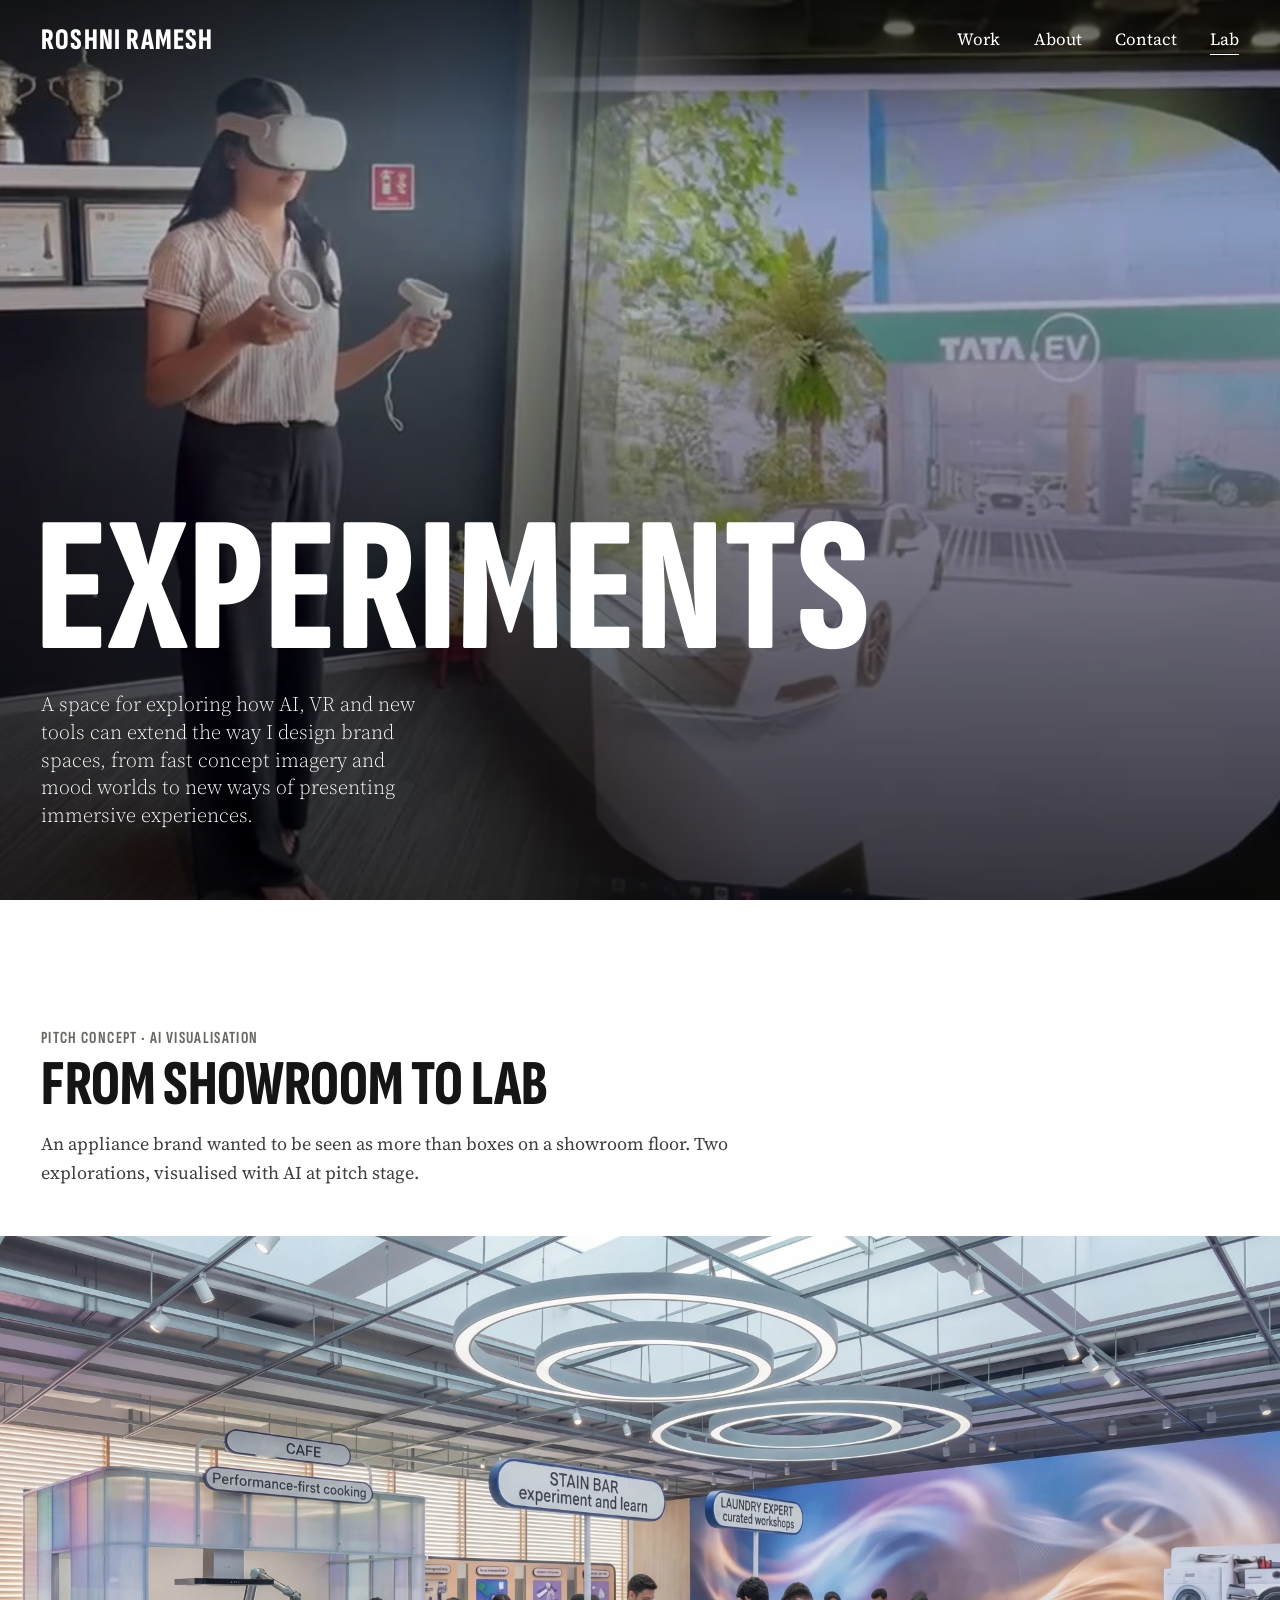
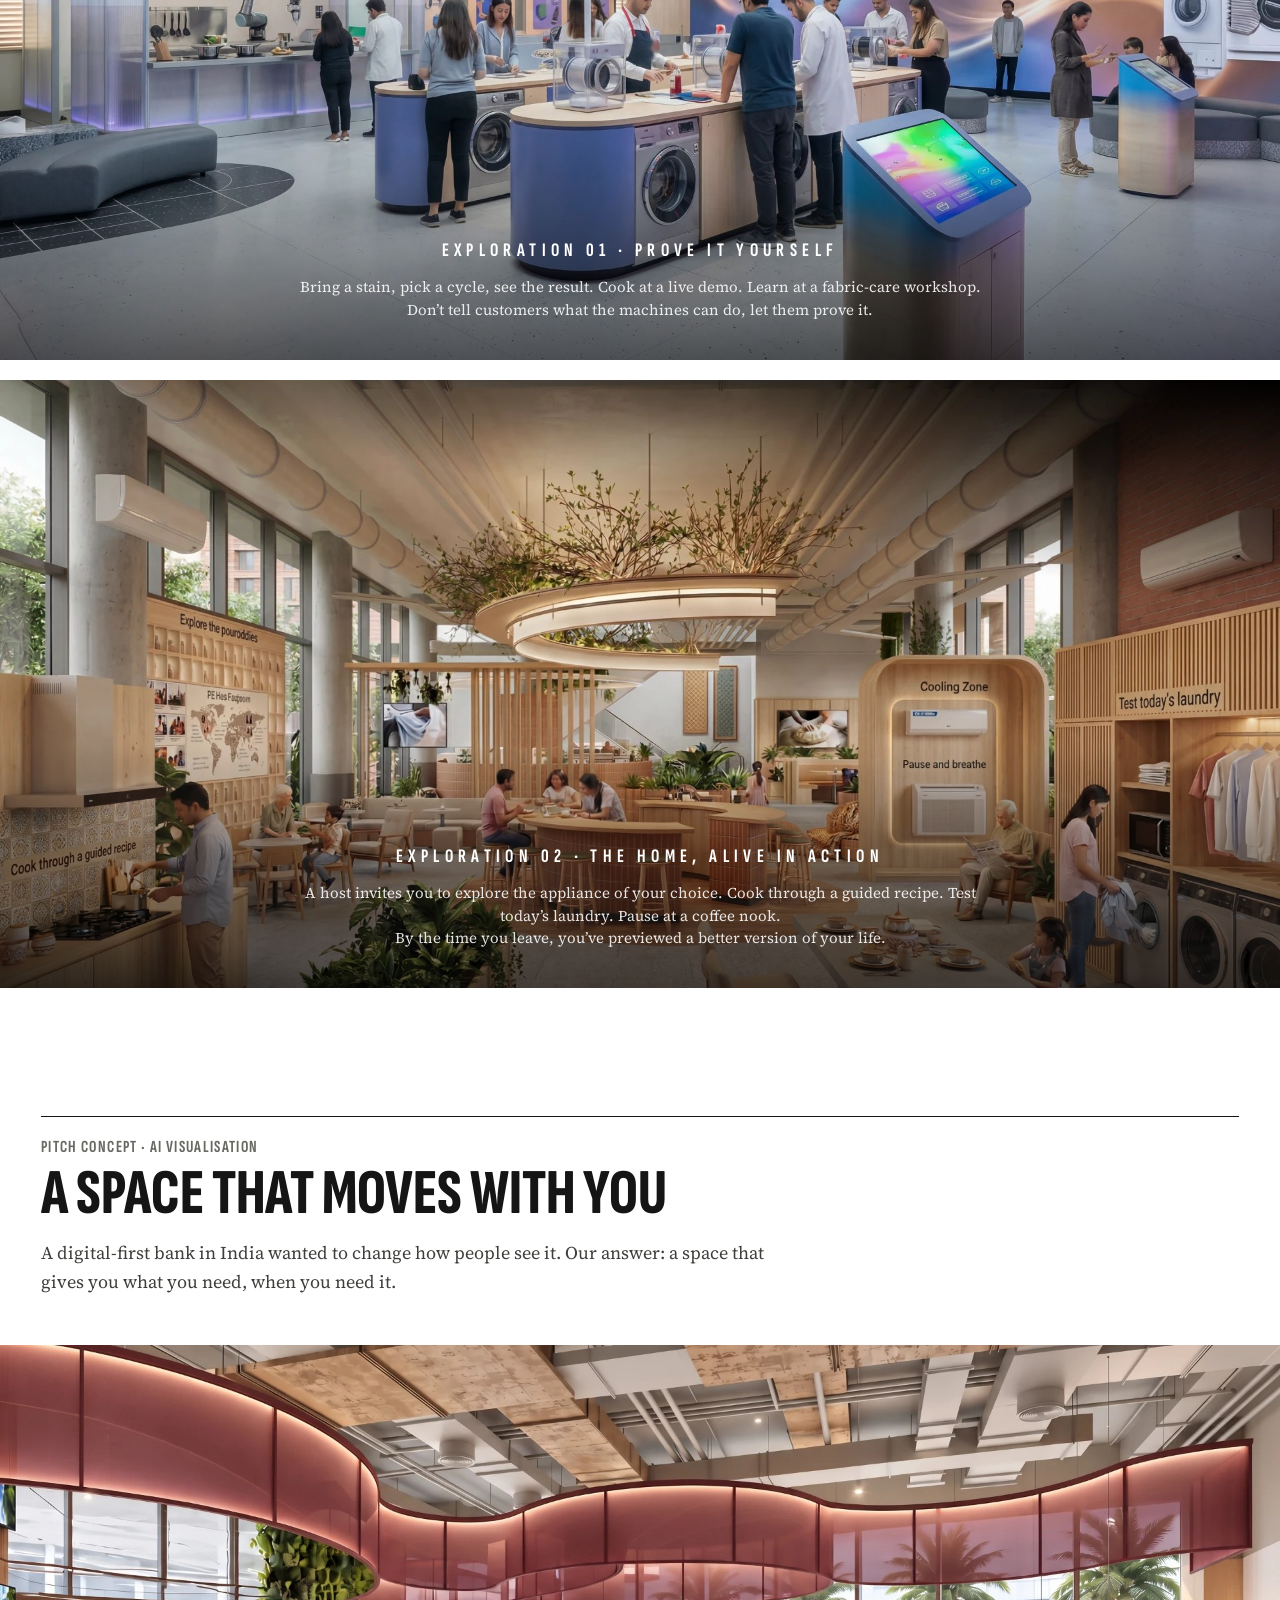
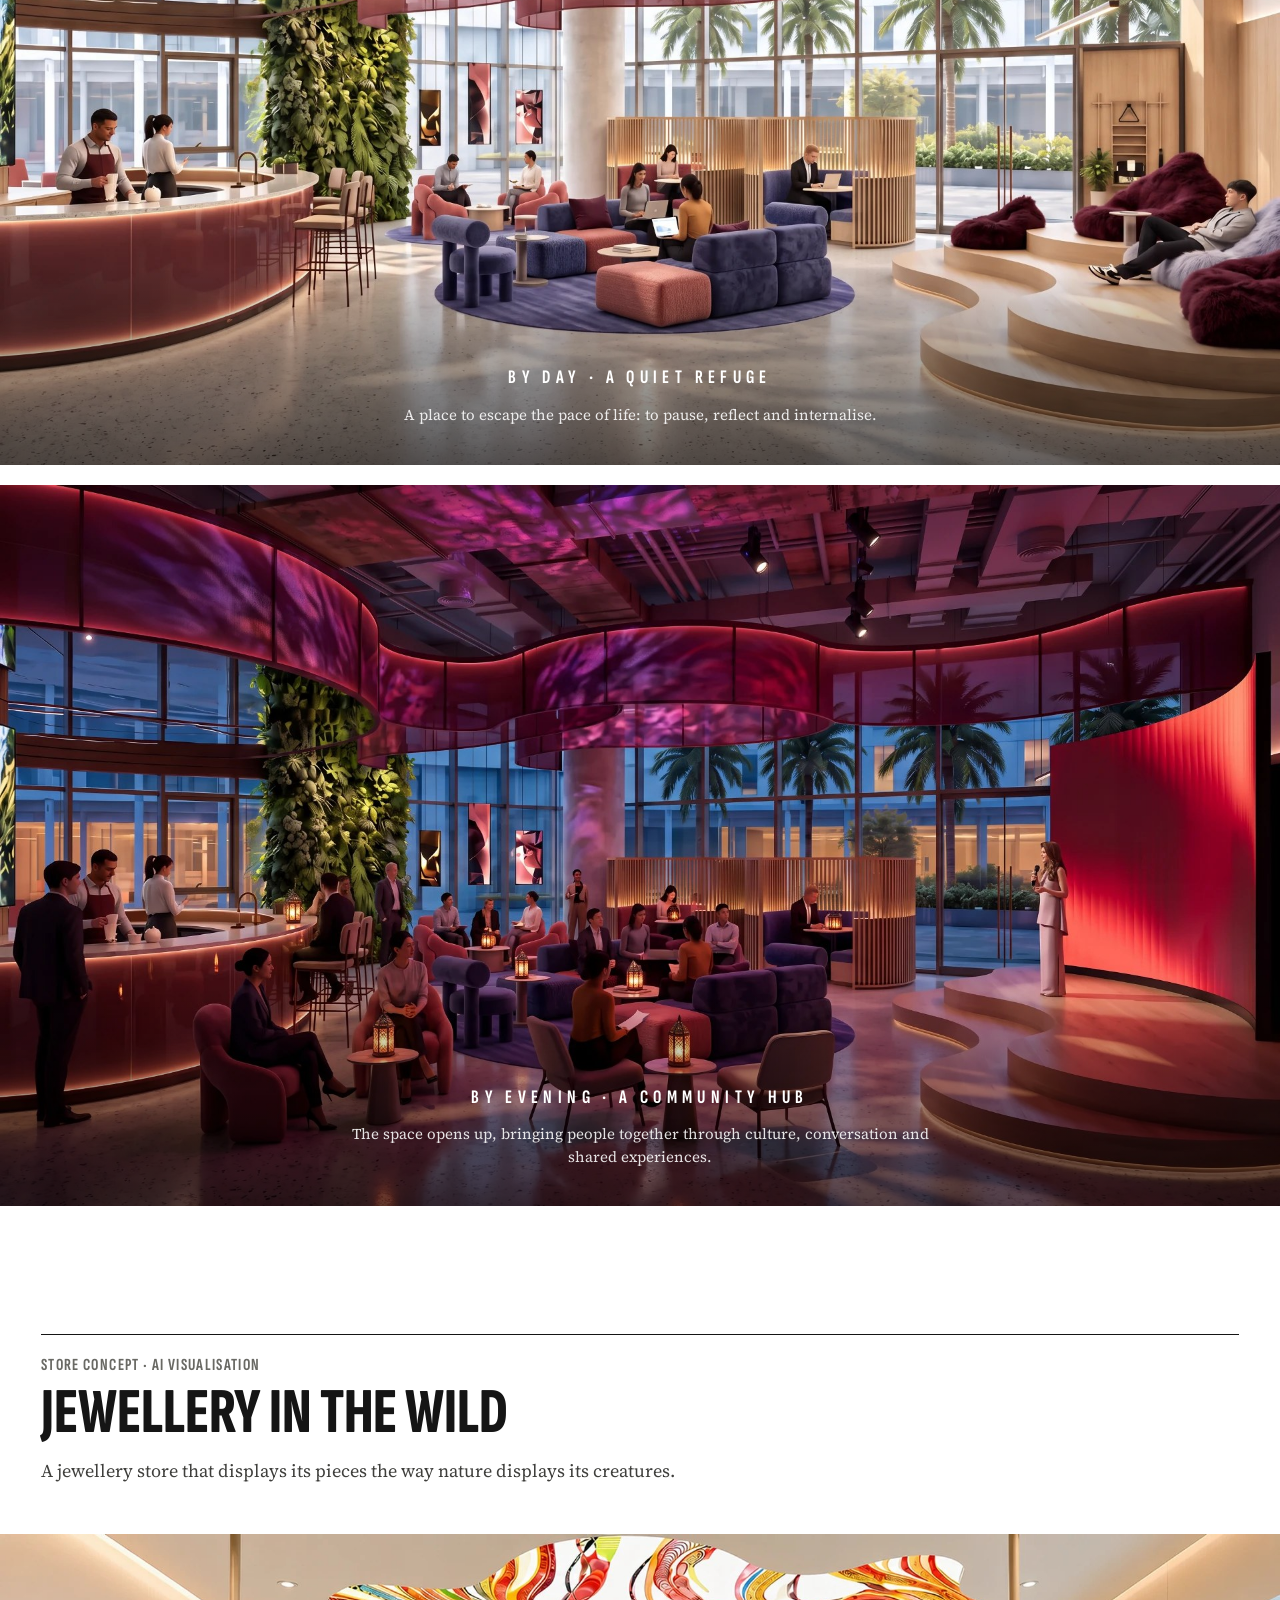
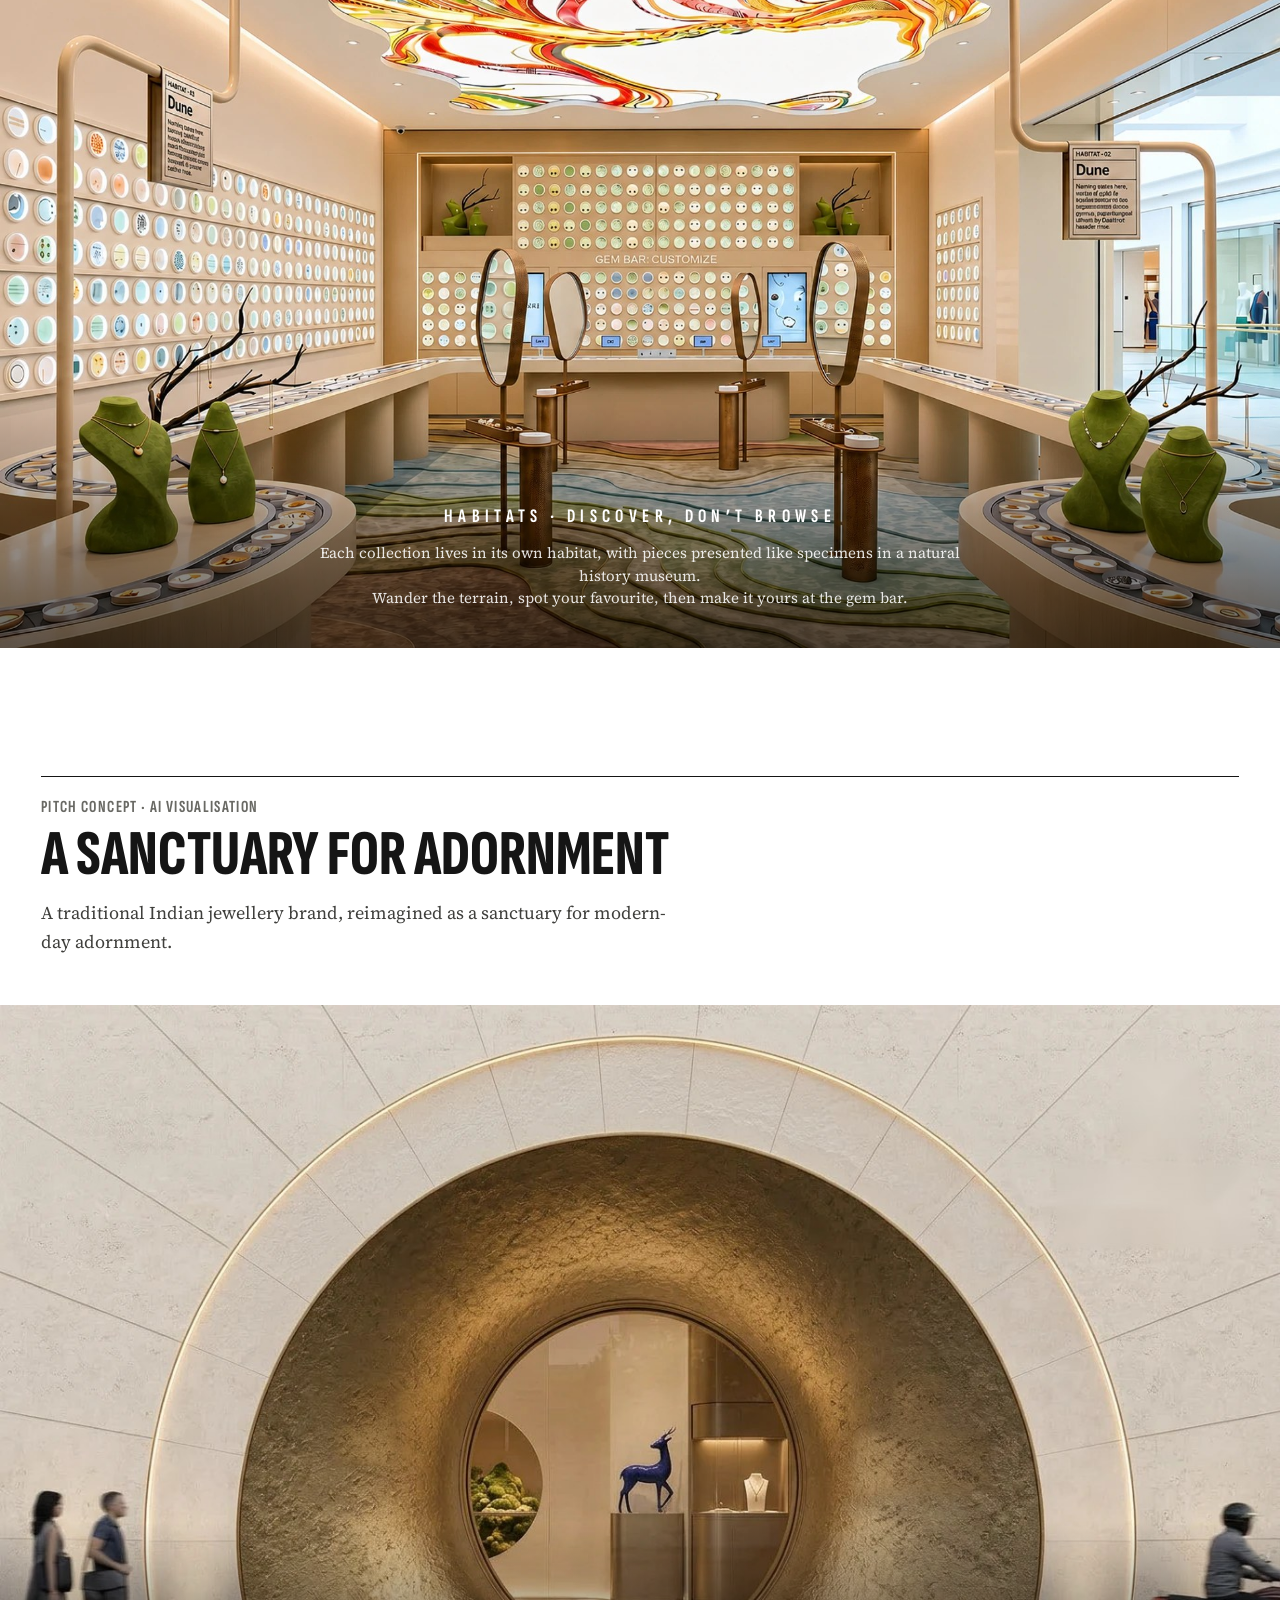
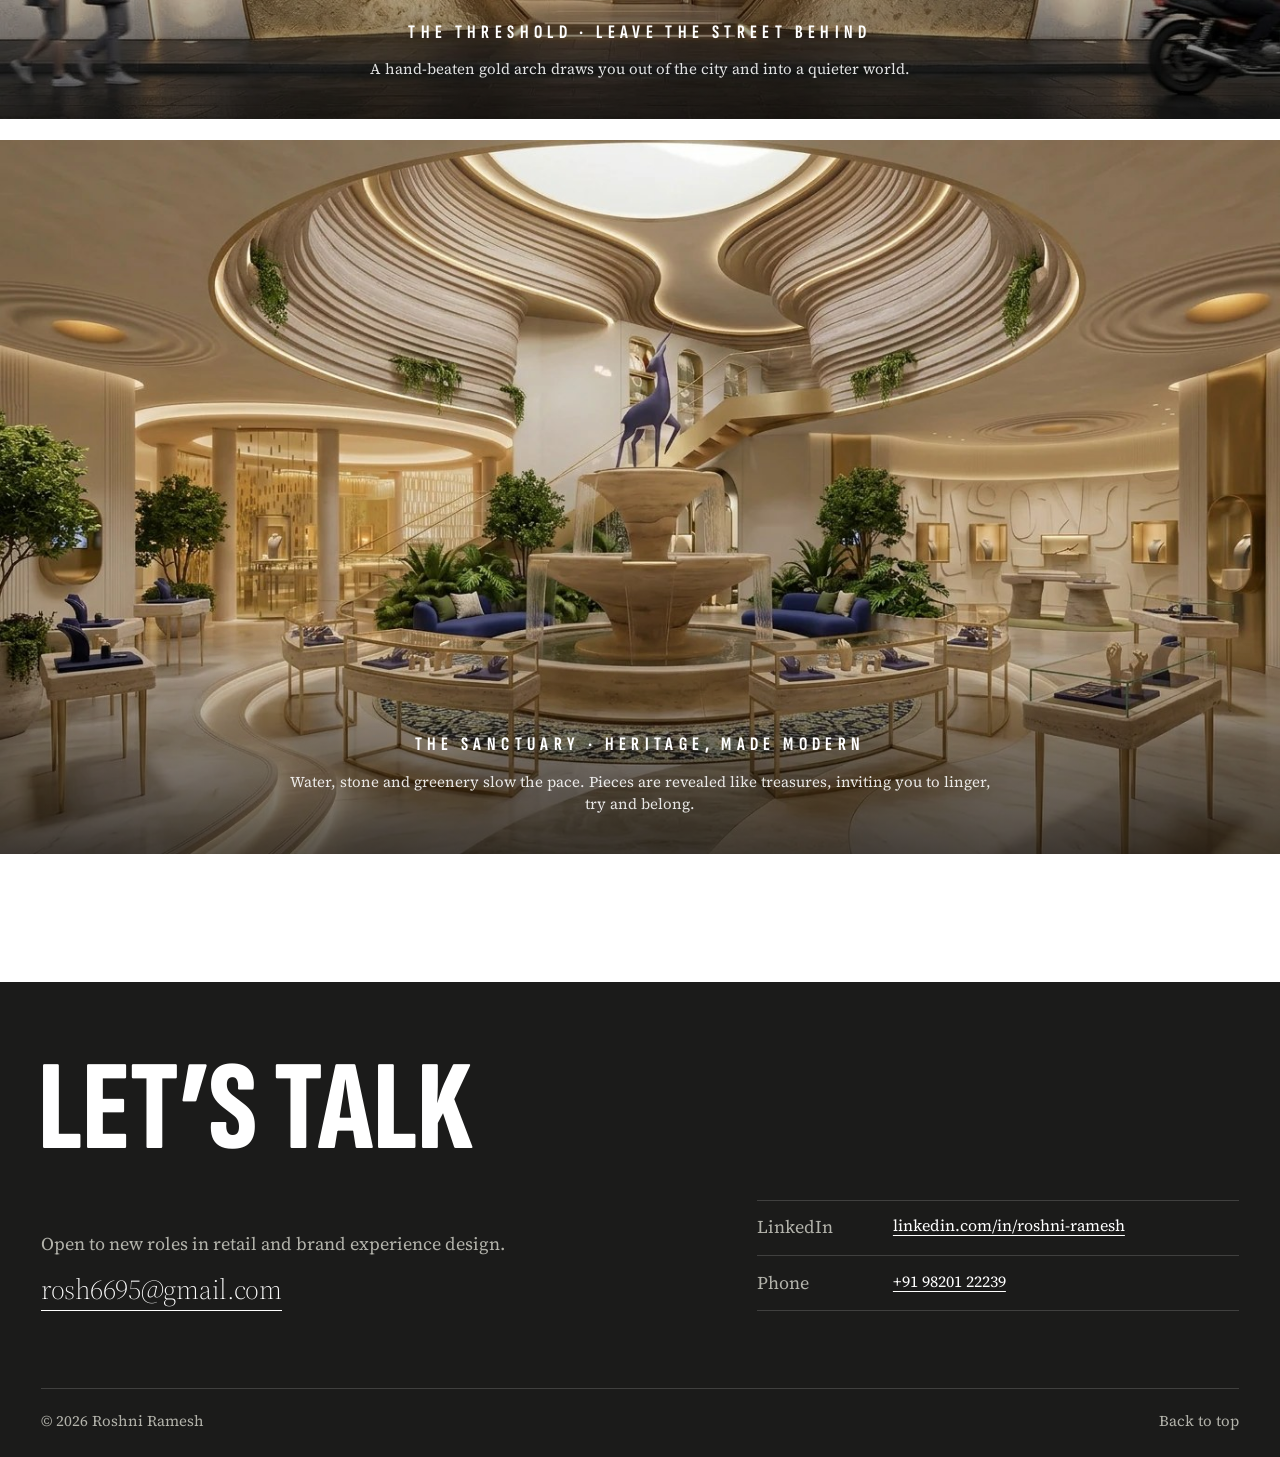
==== ai-experiments.html @ 42c67871 "ZEE5 Loft: zoning plan with clear live labels Co-Authored-By: Claude Opus 5.5 <noreply@anthropic.com" ====
<!doctype html>
<html lang="en">
<head>
  <meta charset="utf-8">
  <meta name="viewport" content="width=device-width, initial-scale=1">
  <title>Experiments — Roshni Ramesh, Retail Experience Designer</title>
  <meta name="description" content="AI experiments by Roshni Ramesh: exploring how AI tools can extend retail and spatial experience design, from concept imagery to immersive brand worlds.">
  <meta name="theme-color" content="#151515">
    <link rel="icon" href="data:image/svg+xml,%3Csvg xmlns='http://www.w3.org/2000/svg' viewBox='0 0 64 64'%3E%3Crect width='64' height='64' rx='14' fill='%23151515'/%3E%3Ctext x='32' y='42' text-anchor='middle' font-family='Arial Narrow,Arial,sans-serif' font-weight='700' font-size='28' fill='%23fff'%3ERR%3C/text%3E%3C/svg%3E">
  <link rel="preconnect" href="https://fonts.googleapis.com">
  <link rel="preconnect" href="https://fonts.gstatic.com" crossorigin>
  <link rel="stylesheet" href="https://fonts.googleapis.com/css2?family=Sofia+Sans+Extra+Condensed:wght@500..900&family=Source+Serif+4:ital,opsz,wght@0,8..60,300..700;1,8..60,300..700&display=swap">
  <link rel="stylesheet" href="css/styles.css?v=20261115z">
  <script>document.documentElement.classList.add('js');if('scrollRestoration' in history)history.scrollRestoration='manual';</script>
  <script src="js/main.js?v=20261114" defer></script>
</head>
<body class="has-hero" style="--dim: .15">
  <a class="skip-link" href="#main">Skip to content</a>

  <header class="site-header">
    <a class="wordmark" href="index.html">Roshni Ramesh</a>
    <nav class="site-nav" aria-label="Main">
      <ul>
        <li><a href="index.html#work">Work</a></li>
        <li><a href="index.html#about">About</a></li>
        <li><a href="#contact">Contact</a></li>
        <li><a href="ai-experiments.html" aria-current="page">Lab</a></li>
      </ul>
    </nav>
    <button class="menu-toggle" type="button" aria-expanded="false" aria-controls="menu">
      <span class="menu-toggle__label">Menu</span>
      <span class="menu-toggle__icon" aria-hidden="true"></span>
    </button>
  </header>

  <div class="menu" id="menu" hidden>
    <nav aria-label="Menu">
      <ul class="menu__list">
        <li><a href="index.html#work">Work</a></li>
        <li><a href="index.html#about">About</a></li>
        <li><a href="#contact">Contact</a></li>
        <li><a href="ai-experiments.html" aria-current="page">Lab</a></li>
      </ul>
    </nav>
    <p class="menu__foot">Roshni Ramesh — Retail experience designer</p>
  </div>

  <main id="main">
    <section class="project-hero lab-hero" data-hero>
      <video class="project-hero__media" src="assets/img/lab-hero-v2.mp4" poster="assets/img/lab-hero-poster.jpg?v=2" autoplay muted loop playsinline aria-hidden="true"></video>
      <div class="project-hero__content">
        <h1 class="project-title" id="page-title"><span class="line"><span>Experiments</span></span></h1>
        <p class="project-hero__sub">A space for exploring how AI, VR and new tools can extend the way I design brand spaces, from fast concept imagery and mood worlds to new ways of presenting immersive experiences.</p>
      </div>
    </section>

    <section class="lab" aria-labelledby="lab-appliance">
      <div class="lab__intro">
        <p class="label lab__tool">Pitch concept · AI visualisation</p>
        <h2 class="lab__title" id="lab-appliance">From showroom to lab</h2>
        <p class="lab__lede">An appliance brand wanted to be seen as more than boxes on a showroom floor. Two explorations, visualised with AI at pitch stage.</p>
      </div>

      <figure class="lab__shot">
        <img src="assets/img/ai-appliance-experience.jpg" width="1920" height="1086" alt="AI-generated concept: a demo café with a robotic arm, a ‘Stain Bar’ of washing machines where visitors test fabrics, expert workshop zones and interactive kiosks under ring-lit ceilings." loading="lazy" decoding="async">
        <figcaption class="lab__note">
          <p class="lab__note-title">Exploration 01 · Prove it yourself</p>
          <p>Bring a stain, pick a cycle, see the result. Cook at a live demo. Learn at a fabric-care workshop.<br>Don’t tell customers what the machines can do, let them prove it.</p>
        </figcaption>
      </figure>

      <figure class="lab__shot">
        <img src="assets/img/ai-appliance-home.jpg" width="2000" height="950" alt="AI-generated concept: a warm, plant-filled home-like space with a guided cooking counter, a café bar, a cooling zone and a laundry wall with washing machines." loading="lazy" decoding="async">
        <figcaption class="lab__note">
          <p class="lab__note-title">Exploration 02 · The home, alive in action</p>
          <p>A host invites you to explore the appliance of your choice. Cook through a guided recipe. Test today’s laundry. Pause at a coffee nook.<br>By the time you leave, you’ve previewed a better version of your life.</p>
        </figcaption>
      </figure>
    </section>
    <section class="lab" aria-labelledby="lab-bank">
      <div class="lab__intro">
        <p class="label lab__tool">Pitch concept · AI visualisation</p>
        <h2 class="lab__title" id="lab-bank">A space that moves with you</h2>
        <p class="lab__lede">A digital-first bank in India wanted to change how people see it. Our answer: a space that gives you what you need, when you need it.</p>
      </div>

      <figure class="lab__shot">
        <img src="assets/img/ai-bank-interior.jpg" width="1920" height="1080" alt="AI-generated concept: a calm lounge with a curved café bar under a rose-glass canopy, a living green wall, velvet seating, slatted booths and stepped timber seats by tall windows." loading="lazy" decoding="async">
        <figcaption class="lab__note">
          <p class="lab__note-title">By day · A quiet refuge</p>
          <p>A place to escape the pace of life: to pause, reflect and internalise.</p>
        </figcaption>
      </figure>

      <figure class="lab__shot">
        <img src="assets/img/ai-bank-evening.jpg" width="1920" height="1082" alt="AI-generated concept: the same lounge at night, lit by lanterns and a glowing rose canopy, with people gathered in the seating as a speaker addresses them from a curved stage." loading="lazy" decoding="async">
        <figcaption class="lab__note">
          <p class="lab__note-title">By evening · A community hub</p>
          <p>The space opens up, bringing people together through culture, conversation and shared experiences.</p>
        </figcaption>
      </figure>
    </section>
    <section class="lab" aria-labelledby="lab-jewellery">
      <div class="lab__intro">
        <p class="label lab__tool">Store concept · AI visualisation</p>
        <h2 class="lab__title" id="lab-jewellery">Jewellery in the wild</h2>
        <p class="lab__lede">A jewellery store that displays its pieces the way nature displays its creatures.</p>
      </div>

      <figure class="lab__shot">
        <img src="assets/img/ai-jewellery-habitat.jpg" width="1936" height="1080" alt="AI-generated concept: a jewellery store with a contoured, landscape-like floor, moss-green busts beside bare branches, specimen walls of pieces in circular cases, a gem bar for customisation and a flowing artwork ceiling." loading="lazy" decoding="async">
        <figcaption class="lab__note">
          <p class="lab__note-title">Habitats · Discover, don’t browse</p>
          <p>Each collection lives in its own habitat, with pieces presented like specimens in a natural history museum.<br>Wander the terrain, spot your favourite, then make it yours at the gem bar.</p>
        </figcaption>
      </figure>
    </section>
    <section class="lab" aria-labelledby="lab-sanctuary">
      <div class="lab__intro">
        <p class="label lab__tool">Pitch concept · AI visualisation</p>
        <h2 class="lab__title" id="lab-sanctuary">A sanctuary for adornment</h2>
        <p class="lab__lede">A traditional Indian jewellery brand, reimagined as a sanctuary for modern-day adornment.</p>
      </div>

      <figure class="lab__shot">
        <img src="assets/img/ai-sanctuary-facade.jpg" width="1376" height="768" alt="AI-generated concept: a pale stone facade with a great arch opening into a hand-beaten gold tunnel, leading to a circular doorway and a blue deer sculpture." loading="lazy" decoding="async">
        <figcaption class="lab__note">
          <p class="lab__note-title">The threshold · Leave the street behind</p>
          <p>A hand-beaten gold arch draws you out of the city and into a quieter world.</p>
        </figcaption>
      </figure>

      <figure class="lab__shot">
        <img src="assets/img/ai-sanctuary-interior.jpg" width="1376" height="768" alt="AI-generated concept: a domed interior with sculpted, layered ceilings, a tiered stone fountain crowned by a deer, travertine display cases, greenery and a curving gold staircase." loading="lazy" decoding="async">
        <figcaption class="lab__note">
          <p class="lab__note-title">The sanctuary · Heritage, made modern</p>
          <p>Water, stone and greenery slow the pace. Pieces are revealed like treasures, inviting you to linger, try and belong.</p>
        </figcaption>
      </figure>
    </section>
  </main>

  <footer class="site-footer" id="contact">
    <h2 class="footer__title">Let’s talk</h2>
    <div class="footer__grid">
      <div>
        <p class="footer__lede">Open to new roles in retail and brand experience design.</p>
        <a class="footer__email link-under" href="mailto:rosh6695@gmail.com">rosh6695@gmail.com</a>
      </div>
      <dl class="footer__meta">
        <div><dt>LinkedIn</dt><dd><a href="https://www.linkedin.com/in/roshni-ramesh-a06592142/" target="_blank" rel="noopener">linkedin.com/in/roshni-ramesh</a></dd></div>
        <div><dt>Phone</dt><dd><a href="tel:+919820122239">+91 98201 22239</a></dd></div>
      </dl>
    </div>
    <div class="footer__bottom">
      <p>© 2026 Roshni Ramesh</p>
      <a href="#top">Back to top</a>
    </div>
  </footer>
</body>
</html>
---- css/styles.css ----
/* Roshni Ramesh — Retail Experience Designer
   One stylesheet for every page. Colour comes from the work; the interface stays quiet. */

:root {
  --ink: #151515;
  --ink-soft: #3f3f3c;
  --muted: #696964;
  --paper: #fff;
  --paper-2: #f3f3ef;
  --line: #e3e3de;
  --night: #1b1b1a;
  --night-soft: #b3b3ab;
  --night-line: rgb(255 255 255 / .16);
  --accent: var(--ink);
  --ph-bg: #fff0a6;
  --ph-ink: #3d3400;

  --display: "Sofia Sans Extra Condensed", "Arial Narrow", "Roboto Condensed", "Helvetica Neue", Arial, sans-serif;
  --serif: "Source Serif 4", "Source Serif Pro", Georgia, "Times New Roman", serif;

  --gutter: clamp(1.125rem, 3.2vw, 3rem);
  --gap: clamp(.75rem, 1.6vw, 1.5rem);
  --header-h: 4.25rem;
  --section: clamp(5rem, 10vw, 9rem);
  --measure: 62ch;
  --ease-out: cubic-bezier(.16, 1, .3, 1);
}

@media (min-width: 760px) {
  :root { --header-h: 5rem; }
}

/* ---------- Base ---------- */

*, *::before, *::after { box-sizing: border-box; }

html {
  -webkit-text-size-adjust: 100%;
  text-size-adjust: 100%;
  scroll-padding-top: var(--header-h);
}

@media (prefers-reduced-motion: no-preference) {
  html { scroll-behavior: smooth; }
}

body {
  margin: 0;
  font-family: var(--serif);
  font-size: 1.0625rem;
  line-height: 1.6;
  color: var(--ink);
  background: var(--paper);
  -webkit-font-smoothing: antialiased;
  -moz-osx-font-smoothing: grayscale;
  text-rendering: optimizeLegibility;
}

@media (min-width: 760px) {
  body { font-size: 1.125rem; }
}

body.menu-open { overflow: hidden; }

h1, h2, h3, h4, p, figure, blockquote, dl, dd { margin: 0; }
ul, ol { margin: 0; padding: 0; list-style: none; }
img, svg { display: block; max-width: 100%; }
img { height: auto; }
a { color: inherit; text-decoration: none; }
button { font: inherit; color: inherit; background: none; border: 0; padding: 0; cursor: pointer; }
h1, h2, h3 { font-weight: inherit; text-wrap: balance; }
p, li, dd { text-wrap: pretty; }

:focus-visible { outline: 2px solid currentColor; outline-offset: 4px; }
::selection { background: var(--ink); color: var(--paper); }

/* ---------- Utilities ---------- */

.visually-hidden {
  position: absolute !important;
  width: 1px;
  height: 1px;
  margin: -1px;
  padding: 0;
  overflow: hidden;
  clip: rect(0 0 0 0);
  clip-path: inset(50%);
  white-space: nowrap;
  border: 0;
}

.skip-link {
  position: fixed;
  top: .75rem;
  left: var(--gutter);
  z-index: 100;
  padding: .6rem 1rem;
  background: var(--ink);
  color: var(--paper);
  transform: translateY(-250%);
}

.skip-link:focus { transform: none; }

.keep-case { text-transform: none; }

/* Placeholder text Roshni needs to replace. Search the HTML for class="ph". */
.ph {
  padding: .04em .3em;
  border-radius: .2em;
  background: var(--ph-bg);
  color: var(--ph-ink);
  -webkit-box-decoration-break: clone;
  box-decoration-break: clone;
}

.site-footer .ph,
.menu .ph {
  --ph-bg: #5a4d00;
  --ph-ink: #fff3b8;
}

/* ---------- Type ---------- */

.hero__title,
.project-title,
.section-title,
.chapter__title,
.manifesto__title,
.footer__title,
.page-title,
.snap__title,
.next__title,
.tile__title,
.tile__tagline,
.split__title,
.item__title,
.zone__title,
.spectrum__end,
.wordmark,
.menu__list a {
  font-family: var(--display);
  font-weight: 800;
  text-transform: uppercase;
  line-height: .86;
}

.label,
.meta dt,
.stage__title,
.menu-toggle {
  font-family: var(--display);
  font-weight: 700;
  font-size: 1.0625rem;
  letter-spacing: .08em;
  text-transform: uppercase;
  line-height: 1.2;
}

.lead {
  font-weight: 300;
  font-variation-settings: "opsz" 60;
  font-size: clamp(1.375rem, 2.3vw, 2.125rem);
  line-height: 1.28;
  letter-spacing: -.01em;
}

.link-under {
  display: inline-block;
  padding-bottom: .2em;
  font-family: var(--serif);
  font-size: 1.0625rem;
  line-height: 1.3;
  background: linear-gradient(currentColor, currentColor) 0 100% / 100% 1px no-repeat;
}

@media (hover: hover) and (prefers-reduced-motion: no-preference) {
  .link-under:hover,
  a:hover .link-under { animation: underline .9s var(--ease-out); }
}

@keyframes underline {
  0%   { background-size: 100% 1px; background-position: 100% 100%; }
  45%  { background-size: 0 1px; background-position: 100% 100%; }
  46%  { background-size: 0 1px; background-position: 0 100%; }
  100% { background-size: 100% 1px; background-position: 0 100%; }
}

/* Title lines that rise into place on load. Clipped so they read as revealed, not floated. */
.line {
  display: block;
  overflow: hidden;
  padding: .05em 0 .1em;
  margin: -.05em 0 -.1em;
}

.line > span { display: block; }

/* ---------- Header ---------- */

.site-header {
  position: fixed;
  top: 0;
  right: 0;
  left: 0;
  z-index: 50;
  display: flex;
  align-items: center;
  justify-content: space-between;
  gap: 1.5rem;
  height: var(--header-h);
  padding-inline: var(--gutter);
  color: var(--ink);
  background: var(--paper);
  border-bottom: 1px solid var(--line);
  transition: color .45s var(--ease-out), background-color .45s var(--ease-out), border-color .45s var(--ease-out);
}

.js .has-hero .site-header:not(.is-solid),
.menu-open .site-header {
  color: #fff;
  background-color: transparent;
  border-color: transparent;
}

/* Extra shade behind white header text over bright photography */
.site-header::before {
  content: "";
  position: absolute;
  inset: 0 0 -70%;
  z-index: -1;
  background: linear-gradient(rgb(0 0 0 / .4), rgb(0 0 0 / 0));
  opacity: 0;
  pointer-events: none;
  transition: opacity .45s var(--ease-out);
}

.js .has-hero:not(.menu-open) .site-header:not(.is-solid)::before { opacity: 1; }

.wordmark {
  font-size: 1.625rem;
  letter-spacing: .04em;
  line-height: 1;
  white-space: nowrap;
}

@media (min-width: 760px) {
  .wordmark { font-size: 1.875rem; }
}

.site-nav ul {
  display: flex;
  gap: clamp(1.25rem, 2.6vw, 2.5rem);
}

.site-nav a {
  display: inline-block;
  padding-block: .4rem;
  font-size: 1.0625rem;
  background: linear-gradient(currentColor, currentColor) 0 calc(100% - .25rem) / 0 1px no-repeat;
  transition: background-size .5s var(--ease-out);
}

.site-nav a:hover,
.site-nav a:focus-visible,
.site-nav a[aria-current="page"] { background-size: 100% 1px; }

.menu-toggle {
  display: none;
  align-items: center;
  gap: .75rem;
  min-height: 2.75rem;
  margin-right: -.25rem;
  padding-inline: .25rem;
  font-size: 1.125rem;
}

.menu-toggle__icon {
  position: relative;
  width: 1.5rem;
  height: .625rem;
}

.menu-toggle__icon::before,
.menu-toggle__icon::after {
  content: "";
  position: absolute;
  left: 0;
  right: 0;
  height: 2px;
  background: currentColor;
  transition: transform .45s var(--ease-out), top .45s var(--ease-out);
}

.menu-toggle__icon::before { top: 0; }
.menu-toggle__icon::after { top: calc(100% - 2px); }

.menu-toggle[aria-expanded="true"] .menu-toggle__icon::before { top: calc(50% - 1px); transform: rotate(45deg); }
.menu-toggle[aria-expanded="true"] .menu-toggle__icon::after { top: calc(50% - 1px); transform: rotate(-45deg); }

@media (max-width: 759.98px) {
  .js .site-nav { display: none; }
  .js .menu-toggle { display: inline-flex; }
  .site-nav ul { gap: 1rem; }
}

/* Full-screen mobile menu */
.menu {
  position: fixed;
  inset: 0;
  z-index: 40;
  display: flex;
  flex-direction: column;
  justify-content: space-between;
  gap: 2rem;
  padding: calc(var(--header-h) + 2.5rem) var(--gutter) 2rem;
  overflow-y: auto;
  color: #fff;
  background: var(--night);
  clip-path: inset(0 0 100% 0);
  transition: clip-path .7s var(--ease-out);
}

.menu.is-open { clip-path: inset(0 0 0 0); }
.menu[hidden] { display: none; }

.menu__list a {
  display: block;
  padding-block: .06em;
  font-size: clamp(4rem, 21vw, 7rem);
  line-height: .9;
}

.menu__foot {
  color: var(--night-soft);
  font-size: 1rem;
}

@media (min-width: 760px) {
  .menu { display: none !important; }
}

.page--plain { padding-top: var(--header-h); }

/* ---------- Home: hero ---------- */

.hero {
  position: relative;
  isolation: isolate;
  height: 100vh;
  height: 100svh;
  min-height: 32rem;
  overflow: hidden;
  color: #fff;
  background: var(--night);
}

.hero__media,
.project-hero__media {
  position: absolute;
  inset: 0;
  z-index: -2;
  width: 100%;
  height: 100%;
  object-fit: cover;
}

.hero::after {
  content: "";
  position: absolute;
  inset: 0;
  z-index: -1;
  background:
    radial-gradient(ellipse 72% 58% at 50% 52%, rgb(10 10 10 / .5), rgb(10 10 10 / .18) 74%),
    linear-gradient(rgb(0 0 0 / .32), rgb(0 0 0 / 0) 26%, rgb(0 0 0 / 0) 62%, rgb(0 0 0 / .42));
}

.hero__content {
  position: absolute;
  inset: 0;
  display: grid;
  place-items: center;
  padding: var(--header-h) var(--gutter) 0;
  text-align: center;
}

.hero__title { font-size: clamp(4rem, 15.5vw, 16rem); line-height: .84; }

.hero__foot {
  position: absolute;
  right: 0;
  bottom: clamp(1.75rem, 5vh, 3rem);
  left: 0;
  display: flex;
  justify-content: center;
}

/* ---------- Home: intro ---------- */

.intro {
  display: grid;
  justify-items: center;
  gap: 2.25rem;
  padding: var(--section) var(--gutter);
  text-align: center;
}

.statement {
  max-width: 23em;
  font-weight: 300;
  font-variation-settings: "opsz" 60;
  font-size: clamp(1.625rem, 3.3vw, 3.25rem);
  line-height: 1.2;
  letter-spacing: -.012em;
  text-wrap: balance;
}

/* ---------- Home: work tiles ---------- */

.work { padding: 0 var(--gutter) var(--section); }

.tiles {
  display: grid;
  gap: clamp(2.75rem, 4vw, 3.5rem) var(--gap);
}

@media (min-width: 760px) {
  .tiles { grid-template-columns: repeat(3, 1fr); }
}

.tile { display: block; }
.tile:focus-visible { outline-offset: 8px; }

.tile__media {
  position: relative;
  display: block;
  aspect-ratio: 4 / 5;
  overflow: hidden;
  background: var(--paper-2);
}

.tile__media img,
.card__media img {
  width: 100%;
  height: 100%;
  object-fit: cover;
  transition: transform 1.4s var(--ease-out);
}

.tile__reveal {
  position: absolute;
  inset: 0;
  display: flex;
  flex-direction: column;
  align-items: center;
  justify-content: center;
  gap: 1.5rem;
  padding: var(--gutter);
  color: #fff;
  text-align: center;
  background: rgb(18 18 18 / .3);
  -webkit-backdrop-filter: blur(16px) saturate(1.1);
  backdrop-filter: blur(16px) saturate(1.1);
  opacity: 0;
  transition: opacity .7s var(--ease-out);
}

.tile__tagline { font-size: clamp(2.75rem, 5.4vw, 6rem); }

.tile:focus-visible .tile__reveal { opacity: 1; }

@media (hover: hover) {
  .tile:hover .tile__reveal { opacity: 1; }
  .tile:hover .tile__media img,
  .card:hover .card__media img { transform: scale(1.04); }
}

.tile__title {
  display: block;
  margin-top: 1.1rem;
  font-size: clamp(2rem, 2.8vw, 2.75rem);
  line-height: .9;
}

.tile__meta {
  display: block;
  margin-top: .45rem;
  color: var(--muted);
  font-size: 1rem;
}

/* ---------- Section heads and snapshot cards ---------- */

.snapshots { padding: 0 var(--gutter) var(--section); }

.section-head {
  display: flex;
  flex-wrap: wrap;
  align-items: flex-end;
  justify-content: space-between;
  gap: 1rem 2rem;
  margin-bottom: clamp(2rem, 4vw, 3.5rem);
  padding-top: 1.25rem;
  border-top: 1px solid var(--ink);
}

.section-title { font-size: clamp(3.25rem, 8vw, 7.5rem); }

.cards {
  display: grid;
  gap: 2.75rem var(--gap);
}

@media (min-width: 760px) {
  .cards { grid-template-columns: repeat(3, 1fr); }
}

.card { display: block; }
.card:focus-visible { outline-offset: 8px; }

.card__media {
  display: block;
  aspect-ratio: 3 / 2;
  overflow: hidden;
  background: var(--paper-2);
}

.card__title {
  margin-top: 1rem;
  font-size: 1.5rem;
  line-height: 1.2;
}

.card__meta {
  display: block;
  margin-top: .2rem;
  color: var(--muted);
  font-size: 1rem;
}

.card__cta { margin-top: .9rem; font-size: 1rem; }

/* ---------- Home: manifesto ---------- */

.manifesto {
  display: grid;
  gap: 3rem var(--gutter);
  padding: var(--section) var(--gutter);
  color: #fff;
  background: var(--night);
}

@media (min-width: 960px) {
  .manifesto {
    grid-template-columns: 1fr minmax(18rem, 26rem);
    align-items: end;
  }
}

.manifesto__title {
  font-size: clamp(4.5rem, 19vw, 9rem);
  line-height: .82;
}

@media (min-width: 960px) {
  .manifesto__title { font-size: clamp(7rem, 14vw, 15rem); }
}

.manifesto__title > span { display: block; }

.manifesto__side .label {
  margin-bottom: 1rem;
  color: var(--night-soft);
}

.manifesto__list li {
  padding-block: .85rem;
  border-top: 1px solid var(--night-line);
  font-size: clamp(1.125rem, 1.5vw, 1.375rem);
  line-height: 1.35;
}

.manifesto__list li:last-child { border-bottom: 1px solid var(--night-line); }

/* ---------- Home: about ---------- */

.about {
  display: grid;
  gap: 2.5rem var(--gutter);
  padding: var(--section) var(--gutter);
}

@media (min-width: 960px) {
  .about { grid-template-columns: 5fr 7fr; }
}

.about__body > * + * { margin-top: 1.5rem; }

.about__body > p:not(.lead) {
  max-width: var(--measure);
  color: var(--ink-soft);
}

.facts {
  display: grid;
  gap: 2rem var(--gap);
  margin-top: 3rem;
  padding-top: 1.5rem;
  border-top: 1px solid var(--line);
}

@media (min-width: 640px) {
  .facts { grid-template-columns: repeat(3, 1fr); }
}

.facts .label { margin-bottom: .75rem; }

.facts li {
  padding-block: .3rem;
  font-size: 1rem;
  line-height: 1.45;
}

.about__cv { display: flex; flex-wrap: wrap; align-items: baseline; gap: .5rem 1rem; }

/* ---------- Footer ---------- */

.site-footer {
  padding: var(--section) var(--gutter) 1.5rem;
  color: #fff;
  background: var(--night);
}

.footer__title {
  margin-left: -.02em;
  font-size: clamp(5rem, 21vw, 21rem);
  line-height: .8;
}

.footer__grid {
  display: grid;
  gap: 2.5rem var(--gutter);
  margin-top: clamp(2.5rem, 5vw, 4.5rem);
}

@media (min-width: 960px) {
  .footer__grid {
    grid-template-columns: 7fr 5fr;
    align-items: end;
  }
}

.footer__lede {
  color: var(--night-soft);
  font-size: 1.125rem;
}

.footer__email {
  margin-top: .9rem;
  font-size: clamp(1.5rem, 3.4vw, 3.25rem);
  font-weight: 300;
  font-variation-settings: "opsz" 60;
  line-height: 1.15;
  letter-spacing: -.01em;
  overflow-wrap: anywhere;
}

.footer__meta > div {
  display: grid;
  grid-template-columns: 7.5rem 1fr;
  gap: 1rem;
  padding-block: .8rem;
  border-top: 1px solid var(--night-line);
}

.footer__meta > div:last-child { border-bottom: 1px solid var(--night-line); }
.footer__meta dt { color: var(--night-soft); }
.footer__meta dd { font-size: 1rem; overflow-wrap: anywhere; }

.footer__meta a {
  text-decoration: underline;
  text-decoration-thickness: 1px;
  text-underline-offset: .22em;
}

.footer__bottom {
  display: flex;
  flex-wrap: wrap;
  justify-content: space-between;
  gap: .5rem 1.5rem;
  margin-top: var(--section);
  padding-top: 1.25rem;
  border-top: 1px solid var(--night-line);
  color: var(--night-soft);
  font-size: .9375rem;
}

.footer__bottom a:hover { color: #fff; }

/* ---------- Case study: hero and intro ---------- */

.project-hero {
  position: relative;
  isolation: isolate;
  display: flex;
  flex-direction: column;
  justify-content: flex-end;
  height: 100vh;
  height: 100svh;
  min-height: 34rem;
  padding: var(--header-h) var(--gutter) clamp(2rem, 5vw, 4rem);
  overflow: hidden;
  color: #fff;
  background: var(--night);
}

.project-hero::after {
  content: "";
  position: absolute;
  inset: 0;
  z-index: -1;
  /* --dim lifts contrast on very white photographs; set per page */
  background-color: rgb(0 0 0 / var(--dim, 0));
  background-image:
    linear-gradient(to top, rgb(0 0 0 / .7), rgb(0 0 0 / .36) 42%, rgb(0 0 0 / 0) 74%),
    linear-gradient(rgb(0 0 0 / .34), rgb(0 0 0 / 0) 24%);
}

.project-hero__content {
  display: flex;
  flex-wrap: wrap;
  align-items: flex-end;
  justify-content: space-between;
  gap: 1.25rem 3rem;
}

.project-title {
  margin-left: -.03em;
  font-size: clamp(4.25rem, 15vw, 15rem);
  line-height: .84;
}

.project-hero__sub {
  max-width: 30ch;
  padding-bottom: .4rem;
  font-size: clamp(1.125rem, 1.6vw, 1.5rem);
  font-weight: 300;
  font-variation-settings: "opsz" 32;
  line-height: 1.35;
}

.p-intro {
  display: grid;
  gap: 3rem var(--gutter);
  padding: var(--section) var(--gutter);
}

@media (min-width: 960px) {
  .p-intro { grid-template-columns: 8fr 4fr; }
}

.p-intro__main > * + * { margin-top: 1.25rem; }
.p-intro__main > .label { margin-top: clamp(2.5rem, 4vw, 3.5rem); }

.p-intro__main > p:not(.lead) {
  max-width: var(--measure);
  color: var(--ink-soft);
}

.meta {
  align-self: start;
  border-top: 1px solid var(--ink);
}

.meta > div {
  padding-block: .9rem;
  border-bottom: 1px solid var(--line);
}

.meta dt {
  color: var(--muted);
  font-size: .9375rem;
}

.meta dd {
  margin-top: .2rem;
  font-size: 1rem;
  line-height: 1.45;
}

/* ---------- Case study: chapters ---------- */

.chapter { padding: 0 var(--gutter) var(--section); }
.chapter > * + * { margin-top: clamp(2.5rem, 5vw, 4.5rem); }

.chapter__head {
  display: grid;
  gap: 1.5rem var(--gutter);
  padding-top: 1.25rem;
  border-top: 1px solid var(--ink);
}

@media (min-width: 960px) {
  .chapter__head { grid-template-columns: 5fr 7fr; }
}

.chapter__title { font-size: clamp(3rem, 6vw, 6.5rem); }

.chapter__text > * + * { margin-top: 1.1rem; }

.chapter__text p {
  max-width: var(--measure);
  color: var(--ink-soft);
}

.fig img { width: 100%; }

.fig--diagram {
  padding: clamp(1rem, 3vw, 2.5rem);
  border: 1px solid var(--line);
}

.fig figcaption,
.caption {
  margin-top: .75rem;
  color: var(--muted);
  font-size: .9375rem;
}

.bleed { margin-inline: calc(-1 * var(--gutter)); }

.bleed img,
.full img {
  width: 100%;
  max-height: 92vh;
  max-height: 92svh;
  object-fit: cover;
}

.full { padding-bottom: var(--section); }

/* Image + text, alternating */
.splits > * + * { margin-top: clamp(3.5rem, 8vw, 7rem); }

.split {
  display: grid;
  align-items: end;
  gap: 1.5rem var(--gutter);
}

@media (min-width: 760px) {
  .split { grid-template-columns: 7fr 5fr; }
  .split--flip { grid-template-columns: 5fr 7fr; }
  .split--flip > .split__media { order: 2; }
  .split--small { grid-template-columns: 5fr 7fr; }
  .split--small.split--flip { grid-template-columns: 7fr 5fr; }
}

.split__media img { width: 100%; }

.split__title { font-size: clamp(2.5rem, 4.6vw, 4.5rem); line-height: .88; }

.split__num {
  position: relative;
  top: .14em;
  margin-right: .5em;
  color: var(--accent);
  font-size: .4em;
  letter-spacing: .04em;
  vertical-align: top;
}

.split__text p {
  max-width: 46ch;
  margin-top: 1rem;
  color: var(--ink-soft);
}

.pair {
  display: grid;
  grid-template-columns: 1fr 1fr;
  gap: var(--gap);
}

.pair img {
  width: 100%;
  aspect-ratio: 5 / 8;
  object-fit: cover;
}

.pair--wide img { aspect-ratio: 3 / 2; }

/* Captioned grids */
.grid-2,
.trio {
  display: grid;
  gap: clamp(2.75rem, 5vw, 4rem) var(--gap);
}

@media (min-width: 760px) {
  .grid-2 { grid-template-columns: 1fr 1fr; }
  .trio { grid-template-columns: repeat(3, 1fr); }
}

.grid-2 img { width: 100%; aspect-ratio: 2 / 1; object-fit: cover; }
.trio img { width: 100%; aspect-ratio: 2 / 3; object-fit: cover; }

.item__title {
  margin-top: 1.1rem;
  font-size: clamp(1.75rem, 2.4vw, 2.25rem);
  line-height: .9;
}

.item__text {
  max-width: 52ch;
  margin-top: .6rem;
  color: var(--ink-soft);
}

.text-cols {
  display: grid;
  gap: 1.5rem var(--gutter);
}

@media (min-width: 760px) {
  .text-cols { grid-template-columns: repeat(auto-fit, minmax(15rem, 1fr)); }
}

.text-cols p {
  max-width: 48ch;
  color: var(--ink-soft);
}

/* Zones */
.zones {
  display: grid;
  gap: 2.25rem var(--gap);
}

@media (min-width: 560px) {
  .zones--4 { grid-template-columns: repeat(2, 1fr); }
}

@media (min-width: 1000px) {
  .zones--4 { grid-template-columns: repeat(4, 1fr); }
}

@media (min-width: 760px) {
  .zones--3 { grid-template-columns: repeat(3, 1fr); }
}

@media (min-width: 560px) {
  .zones--2 { grid-template-columns: repeat(2, 1fr); }
}

.zone {
  padding-top: 1.1rem;
  border-top: 1px solid var(--line);
}

.zone__glyph {
  width: 3.5rem;
  height: 3.5rem;
  margin-bottom: 1.25rem;
}

.zone__glyph circle {
  fill: none;
  stroke: #cfcfc8;
  stroke-width: 1.25;
}

.zone__glyph circle:first-child { fill: #cfcfc8; stroke: none; }
.zone__glyph circle.on { stroke: var(--accent); stroke-width: 2.5; }
.zone__glyph circle.on:first-child { fill: var(--accent); stroke: none; }

.zone__title { font-size: clamp(1.75rem, 2.4vw, 2.25rem); line-height: .9; }

.zone__num {
  margin-right: .3em;
  color: var(--accent);
}

.zone ul { margin-top: .9rem; }

.zone li {
  padding-block: .2rem;
  color: var(--ink-soft);
  font-size: 1rem;
  line-height: 1.45;
}

/* Ordered journey stages */
.journey {
  display: grid;
  gap: 2rem;
  counter-reset: stage;
}

.stage {
  position: relative;
  padding-left: 1.75rem;
  border-left: 1px solid var(--line);
}

.stage::before {
  content: "";
  position: absolute;
  top: .3rem;
  left: -.4rem;
  width: .75rem;
  height: .75rem;
  border-radius: 50%;
  background: var(--accent);
}

.stage__title::before {
  counter-increment: stage;
  content: counter(stage, decimal-leading-zero);
  margin-right: .6em;
  color: var(--accent);
}

.stage p {
  margin-top: .6rem;
  color: var(--ink-soft);
  font-size: 1rem;
  line-height: 1.5;
}

@media (min-width: 1000px) {
  .journey {
    grid-template-columns: repeat(5, 1fr);
    gap: var(--gap);
  }

  .stage {
    padding: 1.75rem 0 0;
    border-top: 1px solid var(--line);
    border-left: 0;
  }

  .stage::before { top: -.4rem; left: 0; }
}

/* Side-by-side figures and collages. Column ratios follow the images so edges line up. */
.duo,
.collage {
  display: grid;
  gap: var(--gap);
}

.duo img,
.collage img { width: 100%; }

.collage--play { grid-template-columns: 1fr 1fr; }
.collage--play .collage__tall { grid-column: 1 / -1; }

@media (min-width: 760px) {
  .collage--play { grid-template-columns: 1.68fr 1fr; }
  .collage--play .collage__tall { grid-column: 1; }
  .collage--details { grid-template-columns: 1.4fr 1fr; }
  .collage__tall { grid-row: 1 / span 2; }
  .collage--details .collage__tall { grid-column: 2; }
}

@media (min-width: 960px) {
  .duo {
    grid-template-columns: var(--cols, 1fr 1fr);
    align-items: start;
  }

  .duo .fill { align-self: stretch; }
}

/* Takes the height its neighbours set instead of driving the row */
@media (min-width: 760px) {
  .collage .fill,
  .duo .fill { position: relative; }

  .collage .fill img {
    position: absolute;
    inset: 0;
    height: 100%;
    object-fit: cover;
  }
}

@media (min-width: 960px) {
  .duo .fill img {
    position: absolute;
    inset: 0;
    height: 100%;
    object-fit: cover;
  }
}

/* Zee5 design spectrum */
.spectrum {
  display: grid;
  grid-template-columns: auto 1fr auto;
  align-items: center;
  gap: clamp(1.25rem, 3vw, 2.5rem);
  padding-bottom: 2.75rem;
}

.spectrum__end { font-size: clamp(2.5rem, 6vw, 5.5rem); }

.spectrum__scale {
  position: relative;
  display: flex;
  justify-content: space-between;
}

.spectrum__scale::before {
  content: "";
  position: absolute;
  top: 50%;
  right: 0;
  left: 0;
  height: 1px;
  background: var(--ink);
}

.spectrum__scale li {
  position: relative;
  flex: 1;
  height: .875rem;
}

.spectrum__scale li::before {
  content: "";
  position: absolute;
  top: 0;
  left: 50%;
  width: .875rem;
  height: .875rem;
  border: 1px solid var(--ink);
  border-radius: 50%;
  background: var(--paper);
  transform: translateX(-50%);
}

.spectrum__scale li.is-active::before {
  border-color: var(--accent);
  background: var(--accent);
}

.spectrum__scale li.is-chill::before {
  border-color: var(--accent-2, var(--accent));
  background: var(--accent-2, var(--accent));
}

.spectrum__scale span {
  position: absolute;
  top: 1.6rem;
  left: 50%;
  font-size: .9375rem;
  white-space: nowrap;
  transform: translateX(-50%);
}

@media (max-width: 1023.98px) {
  .spectrum {
    grid-template-columns: 1fr;
    gap: 1.25rem;
    padding-bottom: 0;
  }

  .spectrum__scale {
    flex-direction: column;
    gap: 1rem;
    margin-left: .4375rem;
    padding-left: 1.5rem;
  }

  .spectrum__scale::before {
    top: -.75rem;
    bottom: -.75rem;
    left: 0;
    right: auto;
    width: 1px;
    height: auto;
  }

  .spectrum__scale li { height: auto; }
  .spectrum__scale li::before { top: .4rem; left: -1.5rem; }
  .spectrum__scale span { position: static; transform: none; }
}

.sketches {
  display: grid;
  grid-template-columns: repeat(2, 1fr);
  gap: var(--gap);
}

@media (min-width: 900px) {
  .sketches { grid-template-columns: repeat(4, 1fr); }
}

.sketches img {
  width: 100%;
  aspect-ratio: 3 / 2;
  object-fit: cover;
  background: var(--paper-2);
}

.dev {
  display: grid;
  gap: 2.5rem var(--gutter);
}

@media (min-width: 960px) {
  .dev {
    grid-template-columns: 4fr 8fr;
    align-items: start;
  }
}

.dev__body > * + * { margin-top: 2.5rem; }

.dev__body > p {
  max-width: var(--measure);
  color: var(--ink-soft);
}

.pull {
  padding: 0 var(--gutter) var(--section);
  text-align: center;
}

.pull p {
  max-width: 24em;
  margin-inline: auto;
  font-style: italic;
  font-weight: 300;
  font-variation-settings: "opsz" 60;
  font-size: clamp(1.75rem, 3.6vw, 3.5rem);
  line-height: 1.18;
  letter-spacing: -.01em;
  text-wrap: balance;
}

/* Next project door */
.next {
  position: relative;
  isolation: isolate;
  display: grid;
  place-items: center;
  min-height: 72vh;
  min-height: 72svh;
  padding: var(--section) var(--gutter);
  overflow: hidden;
  color: #fff;
  text-align: center;
  background: var(--night);
}

.next__media {
  position: absolute;
  inset: 0;
  z-index: -2;
  width: 100%;
  height: 100%;
  object-fit: cover;
  transition: transform 1.6s var(--ease-out);
}

.next::after {
  content: "";
  position: absolute;
  inset: 0;
  z-index: -1;
  background: rgb(12 12 12 / .48);
  transition: background-color .8s var(--ease-out);
}

@media (hover: hover) {
  .next:hover .next__media { transform: scale(1.04); }
  .next:hover::after { background-color: rgb(12 12 12 / .38); }
}

.next:focus-visible { outline-offset: -8px; }

.next__title {
  display: block;
  font-size: clamp(3.75rem, 12vw, 12rem);
  line-height: .84;
}

.next__cta { margin-top: 1.5rem; }

/* ---------- Snapshots page ---------- */

.page-head { padding: clamp(3rem, 8vw, 7rem) var(--gutter) var(--section); }

.page-title {
  margin-left: -.03em;
  font-size: clamp(4.5rem, 18vw, 18rem);
  line-height: .82;
}

.page-head__body {
  display: grid;
  gap: 2rem var(--gutter);
  margin-top: clamp(2rem, 4vw, 3.5rem);
}

@media (min-width: 960px) {
  .page-head__body {
    grid-template-columns: 7fr 5fr;
    align-items: end;
  }
}

.anchor-nav ul {
  display: flex;
  flex-wrap: wrap;
  gap: .75rem 1.75rem;
}

.snap {
  padding: 0 var(--gutter) var(--section);
  scroll-margin-top: var(--header-h);
}

.snap__head {
  display: grid;
  gap: .75rem var(--gutter);
  padding-top: 1.25rem;
  border-top: 1px solid var(--ink);
}

@media (min-width: 960px) {
  .snap__head {
    grid-template-columns: 5fr 7fr;
    align-items: end;
  }
}

.snap__title { font-size: clamp(3.25rem, 7vw, 6.5rem); }

.snap__sub {
  font-size: clamp(1.25rem, 1.8vw, 1.625rem);
  font-weight: 300;
  font-variation-settings: "opsz" 40;
  line-height: 1.3;
}

.snap__body {
  display: grid;
  gap: 2rem var(--gutter);
  margin-top: clamp(2rem, 4vw, 3.5rem);
}

@media (min-width: 760px) {
  .snap__body { grid-template-columns: 1fr 1fr; }
}

@media (min-width: 960px) {
  .snap__body { grid-template-columns: 5fr 7fr; }
}

.snap__body .label { margin-bottom: .75rem; }
.snap__body p { max-width: var(--measure); color: var(--ink-soft); }
.snap__body p + p { margin-top: 1rem; }

.gallery {
  display: grid;
  gap: var(--gap);
  margin-top: clamp(2.5rem, 5vw, 4rem);
}

@media (min-width: 560px) {
  .gallery { grid-template-columns: 1fr 1fr; }
}

.gallery img {
  width: 100%;
  aspect-ratio: 5 / 4;
  object-fit: cover;
}

/* ---------- Motion: one authored moment ---------- */

@media (prefers-reduced-motion: no-preference) {
  .hero__media,
  .project-hero__media { animation: settle 2.4s var(--ease-out) both; }

  .line > span { animation: rise 1.3s var(--ease-out) .35s both; }
  .line + .line > span { animation-delay: .47s; }
  .line + .line + .line > span { animation-delay: .59s; }

  .hero__foot,
  .project-hero__sub { animation: fade-up 1.1s var(--ease-out) .9s both; }
}

@keyframes settle {
  from { transform: scale(1.1); filter: blur(14px) brightness(.6); }
  to   { transform: none; filter: none; }
}

@keyframes rise {
  from { transform: translateY(110%); }
  to   { transform: none; }
}

@keyframes fade-up {
  from { opacity: 0; transform: translateY(1rem); }
  to   { opacity: 1; transform: none; }
}

@media (prefers-reduced-motion: reduce) {
  *, *::before, *::after {
    transition-duration: .01ms !important;
    animation-duration: .01ms !important;
    animation-iteration-count: 1 !important;
  }
}

/* TATA.ev zoning diagram: shapes and plan placed exactly as the original artwork, with live text */
.zoning-diagram { display: block; width: 100%; height: auto; }
.zoning-diagram text { font-family: "Raleway", "Helvetica Neue", Arial, sans-serif; }
.zd-ring text { fill: #fff; font-size: 15px; font-weight: 500; letter-spacing: .02em; }
.zd-group { fill: #222; font-size: 14px; font-weight: 600; }
.zd-item { fill: #222; font-size: 12.6px; font-weight: 400; }

/* TATA.ev journey map: original artwork with its text retyped as live text in the same positions */
.journey-map { display: block; width: 100%; height: auto; }
.journey-map text { font-family: "Open Sans", "Helvetica Neue", Arial, sans-serif; font-weight: 500; fill: #1f1f1f; }
.jm-lede { font-size: 6.6px; }
.jm-quote { font-size: 5.7px; }
.jm-step { font-size: 5.5px; }

.zone__text {
  max-width: 28ch;
  margin-top: .9rem;
  color: var(--ink-soft);
  font-size: 1rem;
  line-height: 1.45;
}

/* Naturals: visual language collage and before/after */
.lang {
  display: grid;
  grid-template-columns: repeat(3, 1fr);
  gap: var(--gap);
}

.lang img {
  width: 100%;
  height: 100%;
  aspect-ratio: 4 / 5;
  object-fit: cover;
}

.lang .lang__wide {
  grid-column: 1 / -1;
  aspect-ratio: 3 / 2;
}

.ba { display: grid; gap: clamp(2rem, 4vw, 3rem); }
.ba img { width: 100%; }
.ba figcaption { margin-top: .9rem; color: var(--muted); }

.split--portrait .split__media img { aspect-ratio: 4 / 5; object-fit: cover; }

@media (min-width: 1100px) {
  .tiles { grid-template-columns: repeat(4, 1fr); }
}

@media (min-width: 760px) and (max-width: 1099.98px) {
  .tiles { grid-template-columns: repeat(2, 1fr); }
}

/* Naturals store: large, image-led layout */
.store-pair,
.store-trio {
  display: grid;
  gap: clamp(2.5rem, 4vw, 3.5rem) var(--gap);
}

@media (min-width: 760px) {
  .store-pair { grid-template-columns: 1fr 1fr; }
  .store-trio { grid-template-columns: repeat(3, 1fr); }
}

.store-shot img {
  width: 100%;
  aspect-ratio: 4 / 5;
  object-fit: cover;
}

.store-trio .store-shot img { aspect-ratio: 2 / 3; }

.store-wide img {
  width: 100%;
  height: 92vh;
  height: 92svh;
  min-height: 24rem;
  max-height: none;
  object-fit: cover;
}

.store-shot figcaption,
.store-wide figcaption { margin-top: 1.25rem; }

.store-wide figcaption {
  display: grid;
  gap: .5rem var(--gutter);
  padding-inline: var(--gutter);
}

@media (min-width: 960px) {
  .store-wide figcaption { grid-template-columns: 5fr 7fr; align-items: start; }
}

.store-shot figcaption p,
.store-wide figcaption p {
  max-width: 46ch;
  margin-top: .75rem;
  color: var(--ink-soft);
}

.store-wide figcaption p { margin-top: 0; }

/* Footer: a more compact "Let's talk" */
.site-footer { padding-top: clamp(3.5rem, 6vw, 5.5rem); }
.footer__title { font-size: clamp(3.5rem, 10vw, 9rem); }
.footer__grid { margin-top: clamp(1.75rem, 3vw, 2.75rem); }
.footer__email { font-size: clamp(1.25rem, 2.2vw, 2rem); }
.footer__bottom { margin-top: clamp(3rem, 6vw, 5rem); }

@media (min-width: 640px) {
  .facts { grid-template-columns: repeat(2, 1fr); row-gap: 2.25rem; }
}

/* Recognition: awards as a headline band */
.recog { padding: 0 var(--gutter) var(--section); }

.recog__list {
  display: grid;
  gap: 2.5rem var(--gap);
  counter-reset: award;
}

@media (min-width: 640px) {
  .recog__list { grid-template-columns: repeat(2, 1fr); }
}

@media (min-width: 1100px) {
  .recog__list { grid-template-columns: repeat(4, 1fr); }
}

.recog__list li {
  display: flex;
  flex-direction: column;
  padding-top: 1.1rem;
  border-top: 1px solid var(--line);
  counter-increment: award;
}

.recog__list li::before { content: none; }

.recog__org {
  font-family: var(--display);
  font-weight: 700;
  font-size: 1.0625rem;
  letter-spacing: .08em;
  text-transform: uppercase;
  line-height: 1.2;
}

.recog__win {
  margin-top: .75rem;
  font-weight: 300;
  font-variation-settings: "opsz" 60;
  font-size: clamp(1.625rem, 2.3vw, 2.125rem);
  line-height: 1.15;
  letter-spacing: -.01em;
}

.recog__for {
  display: flex;
  flex-wrap: wrap;
  gap: .25rem 1rem;
  margin-top: auto;
  padding-top: 1.25rem;
  color: var(--muted);
  font-size: 1rem;
}

.recog__for .link-under { color: var(--ink); font-size: 1rem; }

/* About facts: clients span the full width, names flowing in columns */
.facts__clients ul { columns: 2; column-gap: var(--gap); }

@media (min-width: 640px) {
  .facts__clients { grid-column: 1 / -1; }
  .facts__clients ul { columns: 4; }
}

/* TATA.ev journey: image-led, no captions */
.journey-shots > * + * { margin-top: var(--gap); }
.journey-pair { display: grid; gap: var(--gap); }
@media (min-width: 760px) { .journey-pair { grid-template-columns: 1fr 1fr; } }
.journey-pair img { width: 100%; aspect-ratio: 4 / 5; object-fit: cover; }

/* TATA.ev journey gallery: staggered, image-led */
.tev-gallery > * + * { margin-top: var(--gap); }
.tev-gallery img { width: 100%; height: 100%; object-fit: cover; }
.tev-gallery__hero img { max-height: 92vh; max-height: 92svh; }
.tev-gallery__grid { display: grid; gap: var(--gap); }
.tev-gallery__grid figure:not(.tev-gallery__tall) img { aspect-ratio: 3 / 2; }

@media (min-width: 760px) {
  .tev-gallery__grid { grid-template-columns: 5fr 7fr; }
  .tev-gallery__tall { grid-row: span 2; position: relative; }
  .tev-gallery__tall img { position: absolute; inset: 0; }
  .tev-gallery__offset { width: 83.333%; margin-left: auto; }
}
.tev-gallery__pair { display: grid; gap: var(--gap); }
.tev-gallery__pair img { aspect-ratio: 3 / 2; }
@media (min-width: 760px) { .tev-gallery__pair { grid-template-columns: 1fr 1fr; } }
.tev-gallery__wide img { aspect-ratio: 2 / 1; object-position: 50% 60%; }

/* CLiQ floor plan beside its zone list */
@media (min-width: 960px) {
  .duo--plan { align-items: center; column-gap: clamp(2rem, 4vw, 4rem); }
  .duo--plan .zones { row-gap: 1.75rem; }
}
.journey--plain .stage__title::before { content: none; }

/* CLiQ plan: large drawing with the zones as a compact key */
.duo--plan .zones { grid-template-columns: repeat(2, 1fr); gap: 1.25rem var(--gap); }
.duo--plan .zone { padding-top: .6rem; }
.duo--plan .zone__title { font-size: 1.0625rem; line-height: 1.1; letter-spacing: .04em; }
.duo--plan .zone ul { margin-top: .4rem; }
.duo--plan .zone li { padding-block: .05rem; font-size: .8125rem; line-height: 1.4; }
@media (min-width: 960px) { .duo--plan .zones { row-gap: 1.25rem; } }

/* CLiQ details: two portrait shots, offset to keep them at native size */
.cliq-duo { display: grid; grid-template-columns: 1fr 1fr; gap: var(--gap); }
.cliq-duo img { width: 100%; aspect-ratio: 5 / 8; object-fit: cover; }
@media (min-width: 760px) { .cliq-duo { width: 66.666%; } }
.cliq-trio { display: grid; grid-template-columns: repeat(3, 1fr); gap: var(--gap); }
.cliq-trio img { width: 100%; aspect-ratio: 5 / 8; object-fit: cover; }
.tev-gallery__grid figure:not(.tev-gallery__tall) img { aspect-ratio: 4 / 3; }
@media (min-width: 760px) { .tev-gallery__offset--portrait { width: 50%; } }
.cliq-pair { display: grid; gap: var(--gap); }
.cliq-pair img { width: 100%; aspect-ratio: 4 / 3; object-fit: cover; }
.cliq-pair--tall img { aspect-ratio: 3 / 4; }
@media (min-width: 760px) { .cliq-pair { grid-template-columns: 1fr 1fr; } }

/* AI experiments */
.lab { padding: 0 var(--gutter) var(--section); }
.lab__list { display: grid; gap: clamp(3rem, 5vw, 4.5rem) var(--gap); }
@media (min-width: 760px) { .lab__list { grid-template-columns: repeat(2, 1fr); } }
.lab__media {
  display: grid;
  place-items: center;
  aspect-ratio: 4 / 3;
  overflow: hidden;
  background: var(--paper-2);
  color: var(--muted);
}
.lab__media img, .lab__media video { width: 100%; height: 100%; object-fit: cover; }
.lab__tool { margin-top: 1.1rem; color: var(--muted); }
.lab__title { margin-top: .5rem; font-family: var(--display); font-weight: 800; text-transform: uppercase; font-size: clamp(1.75rem, 2.4vw, 2.25rem); line-height: .9; }
.lab__text { max-width: 52ch; margin-top: .6rem; color: var(--ink-soft); }
.lab__hero { margin-inline: calc(-1 * var(--gutter)); }
.lab__hero img { width: 100%; max-height: 92vh; max-height: 92svh; object-fit: cover; }
.lab__body { display: grid; gap: 1.5rem var(--gutter); margin-top: clamp(2rem, 4vw, 3rem); }
@media (min-width: 960px) { .lab__body { grid-template-columns: 5fr 7fr; } }
.lab__feature .lab__tool { margin-top: 0; }
.lab__feature .lab__title { font-size: clamp(2.5rem, 5vw, 4.5rem); }
.lab__copy > * + * { margin-top: 1.25rem; }
.lab__copy p { max-width: var(--measure); color: var(--ink-soft); }
.lab__points li { padding-block: .7rem; border-top: 1px solid var(--line); color: var(--ink-soft); }
.lab__points li:last-child { border-bottom: 1px solid var(--line); }
.lab__points b { display: block; color: var(--ink); font-weight: 600; }

/* AI Lab: hero images with an overlaid concept note */
.lab__intro { max-width: 46rem; margin-bottom: clamp(2rem, 4vw, 3rem); }
.lab__intro .lab__tool { margin-top: 0; }
.lab__intro .lab__title { font-size: clamp(2.5rem, 5vw, 4.5rem); }
.lab__lede { margin-top: 1rem; color: var(--ink-soft); }
.lab__shot { position: relative; margin-inline: calc(-1 * var(--gutter)); background: var(--night); }
.lab__shot + .lab__shot { margin-top: var(--gap); }
.lab__shot img { width: 100%; }
.lab__note { padding: 1.5rem var(--gutter) 1.75rem; color: #fff; text-align: center; }
.lab__note-title { font-family: var(--display); font-weight: 700; font-size: 1.0625rem; letter-spacing: .28em; text-transform: uppercase; }
.lab__note p + p { margin-top: .6rem; font-size: .9375rem; line-height: 1.5; color: rgb(255 255 255 / .88); }
@media (min-width: 760px) {
  .lab__note { position: absolute; inset: auto 0 0; padding: 6rem var(--gutter) clamp(1.5rem, 3vw, 2.5rem);
    background: linear-gradient(to top, rgb(0 0 0 / .62), rgb(0 0 0 / .32) 55%, rgb(0 0 0 / 0)); }
  .lab__note p + p { max-width: 44rem; margin-inline: auto; }
}
@media (min-width: 760px) {
  .lab__note-title { font-size: clamp(1.125rem, 1.5vw, 1.375rem); }
  .lab__note p + p { font-size: clamp(.9375rem, 1.1vw, 1.0625rem); }
}
.lab + .lab .lab__intro { max-width: none; padding-top: 1.25rem; border-top: 1px solid var(--ink); }
.lab + .lab .lab__intro > * { max-width: 46rem; }

/* Lab hero: looping video background */
.lab-hero + .lab { padding-top: var(--section); }
.lab-hero .project-hero__sub { max-width: 40ch; }
@media (prefers-reduced-motion: reduce) { .lab-hero video { display: none; } .lab-hero { background: var(--night) url("../assets/img/lab-hero-poster.jpg") center / cover; } }

/* ZEE5 zoning plan with live labels */
.zoning-plan { display: block; width: 100%; height: auto; }
.zoning-plan text { font-family: var(--display); fill: #1a1a1a; paint-order: stroke; stroke: rgb(255 255 255 / .9); stroke-width: 4px; stroke-linejoin: round; }
.zp-t1 { font-size: 17px; font-weight: 800; letter-spacing: .06em; }
.zp-t2 { font-family: var(--serif) !important; font-size: 10.5px; }
.zp-entry { font-size: 11px; font-weight: 700; letter-spacing: .12em; }
.zp-side { font-size: 14px; }
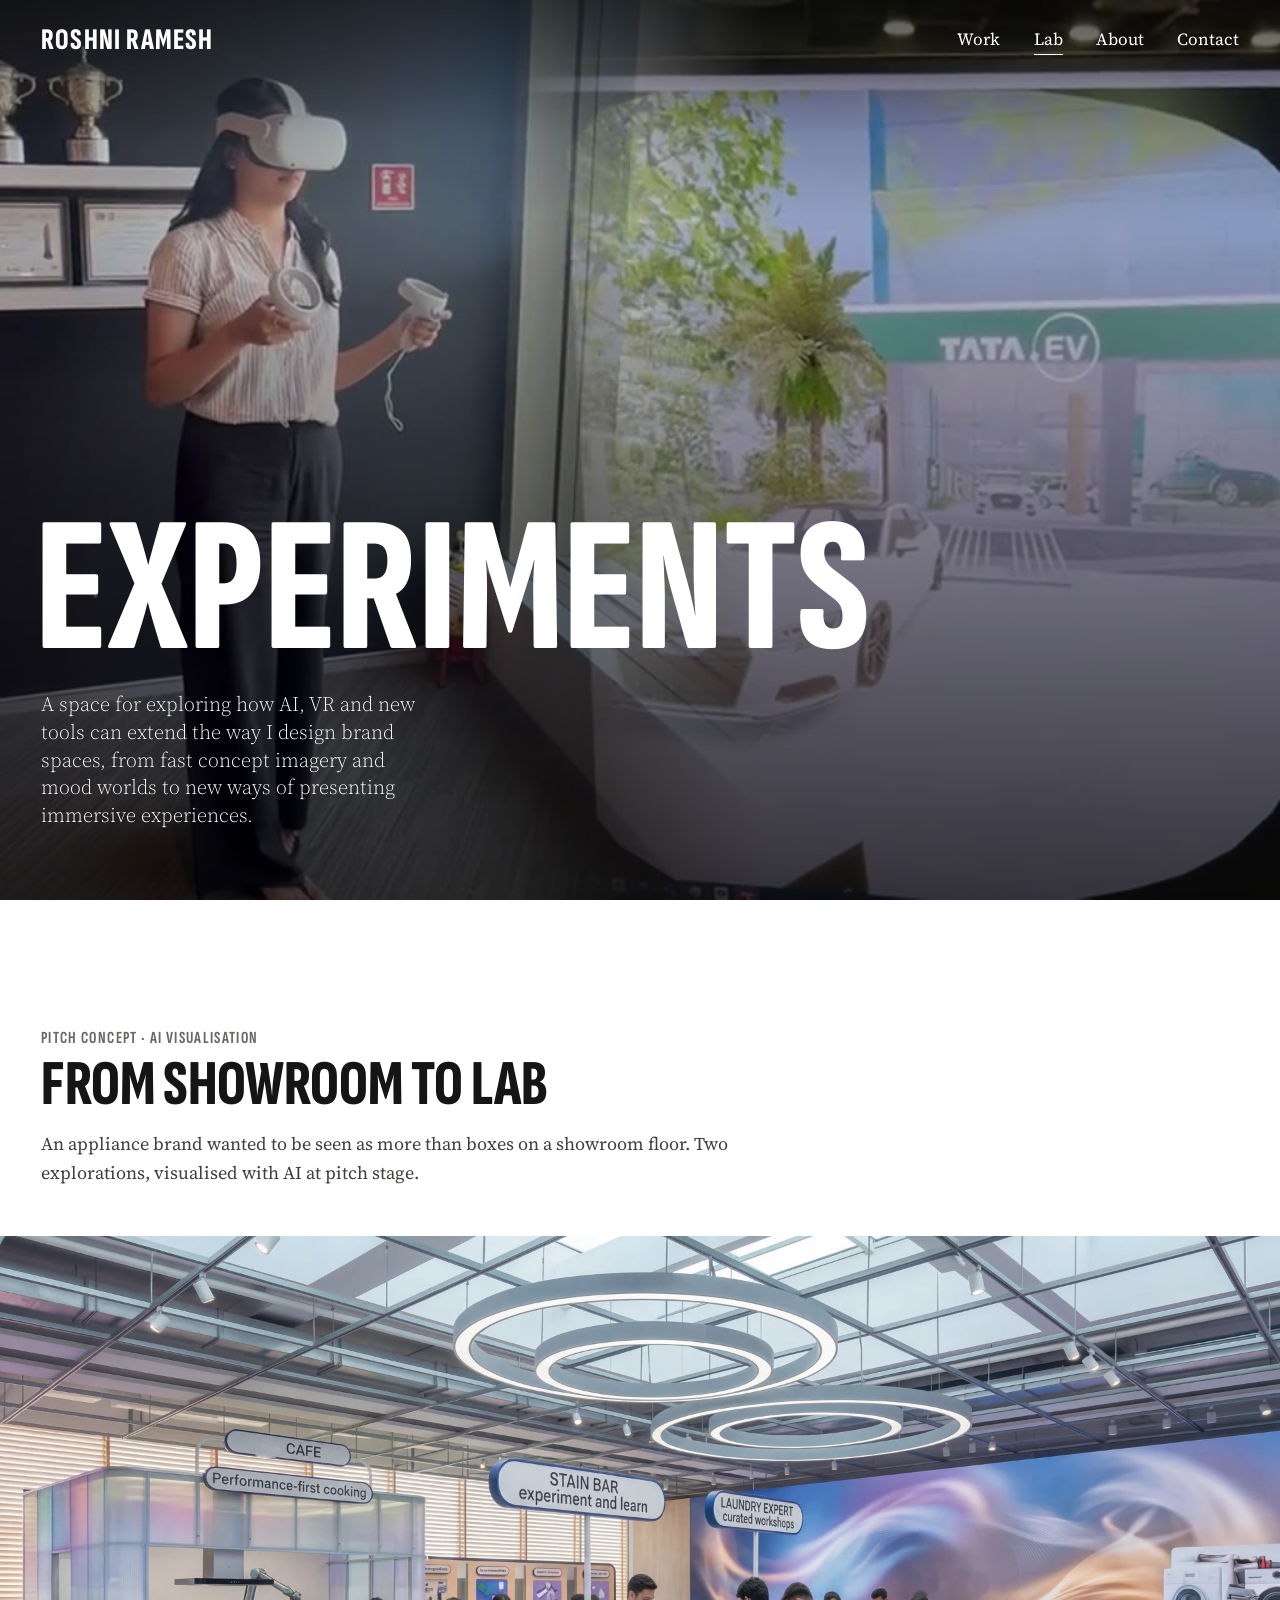
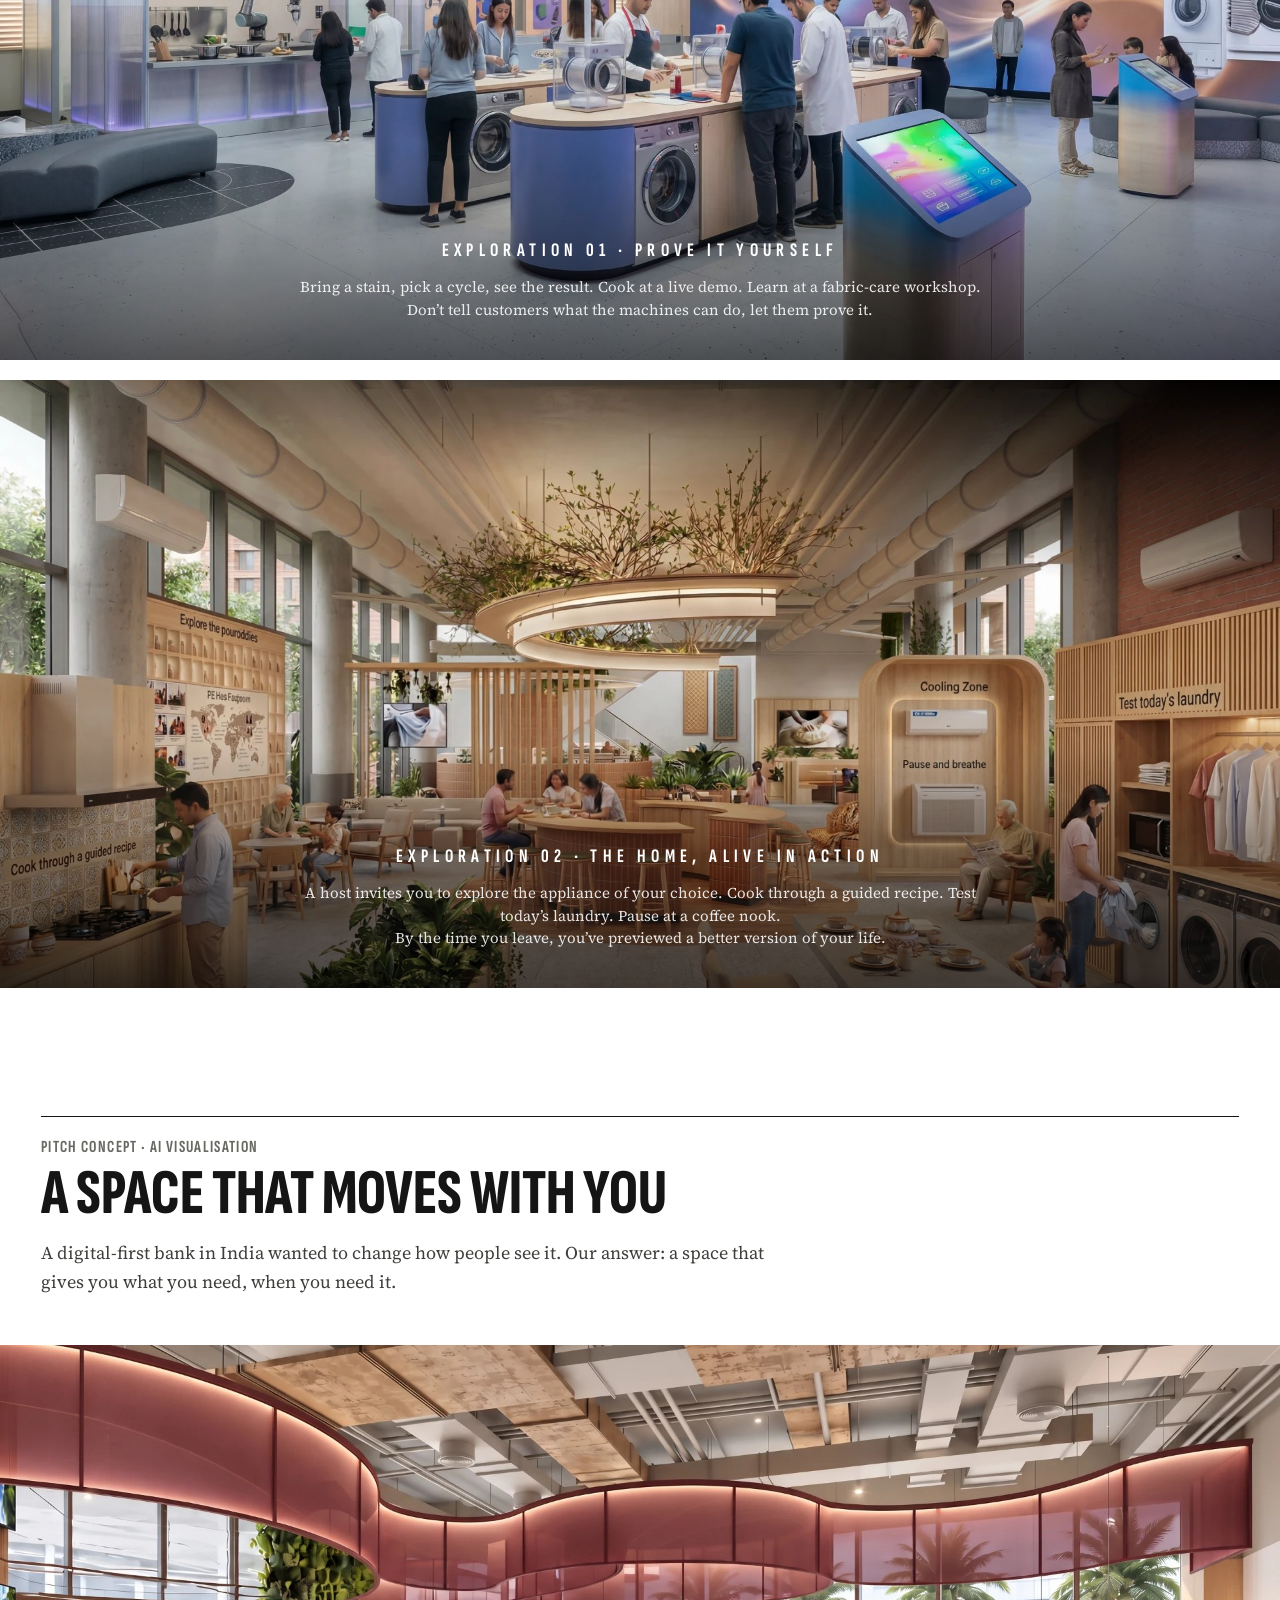
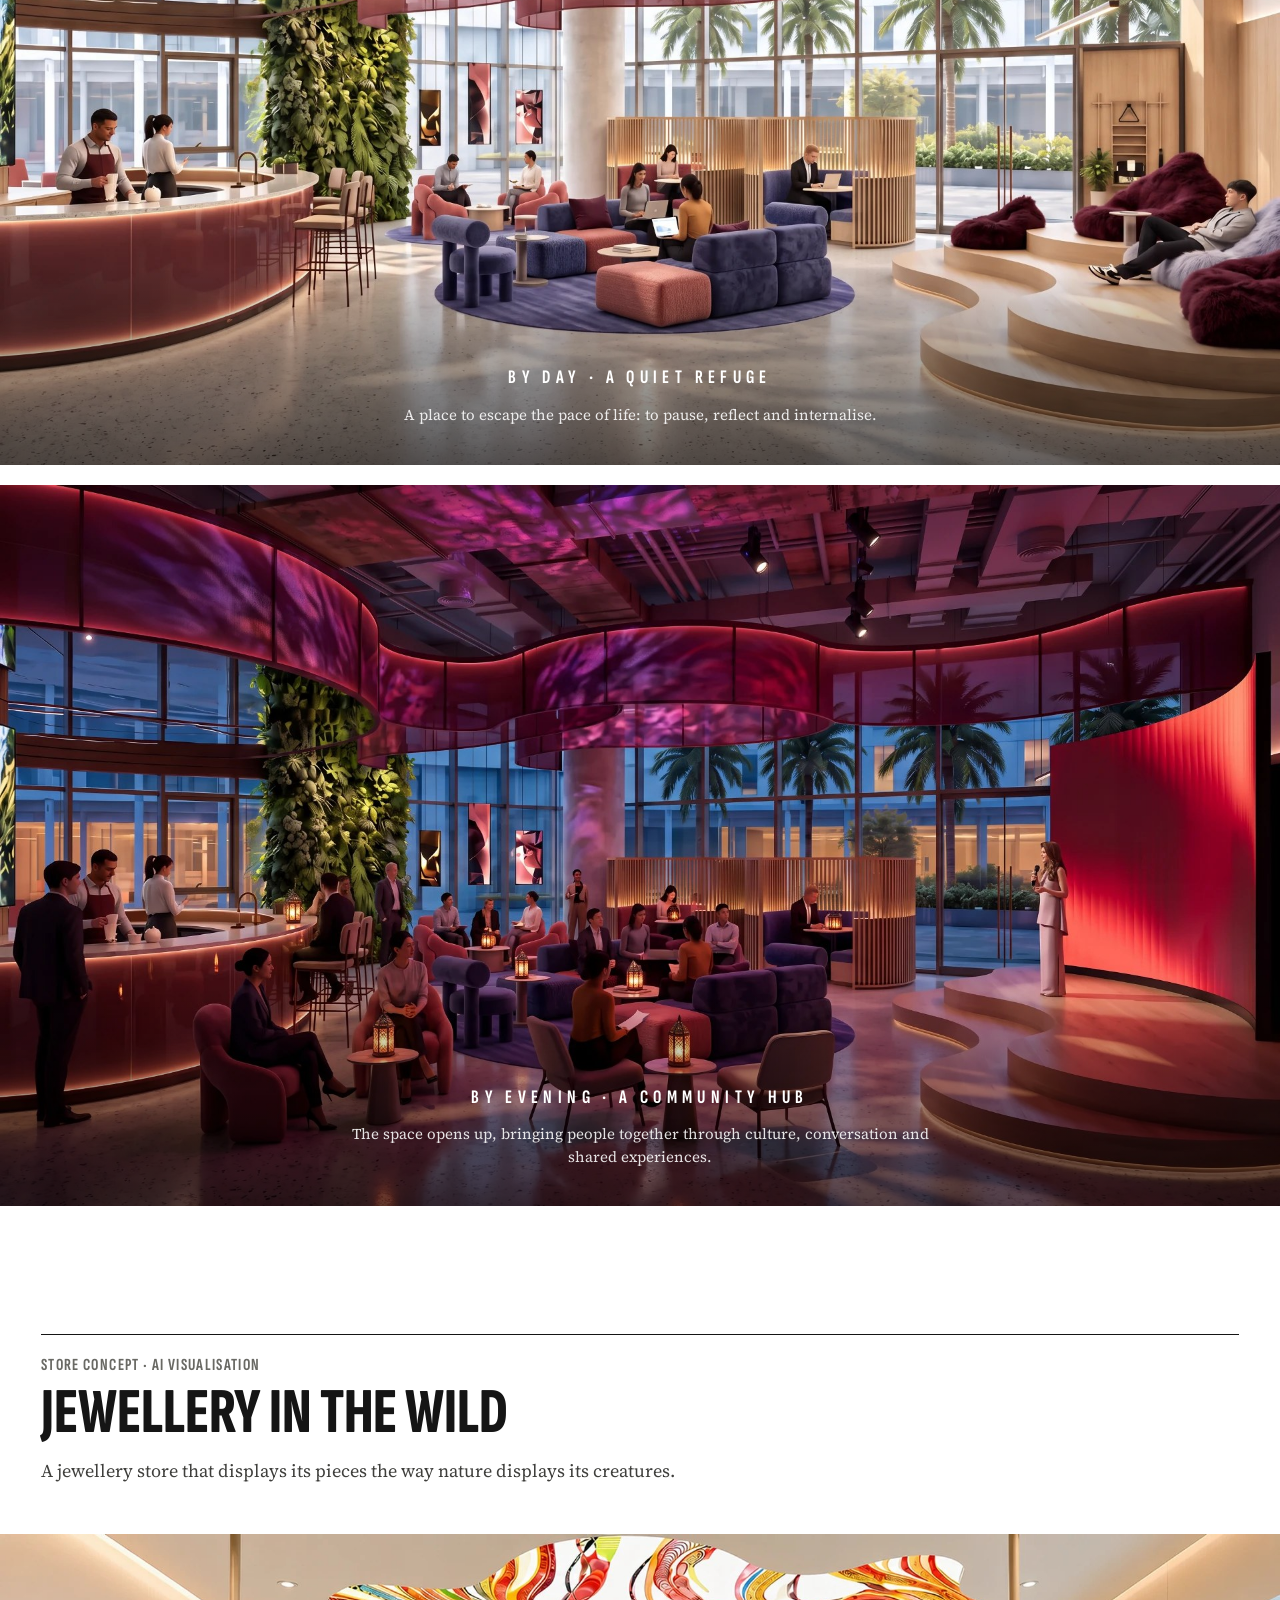
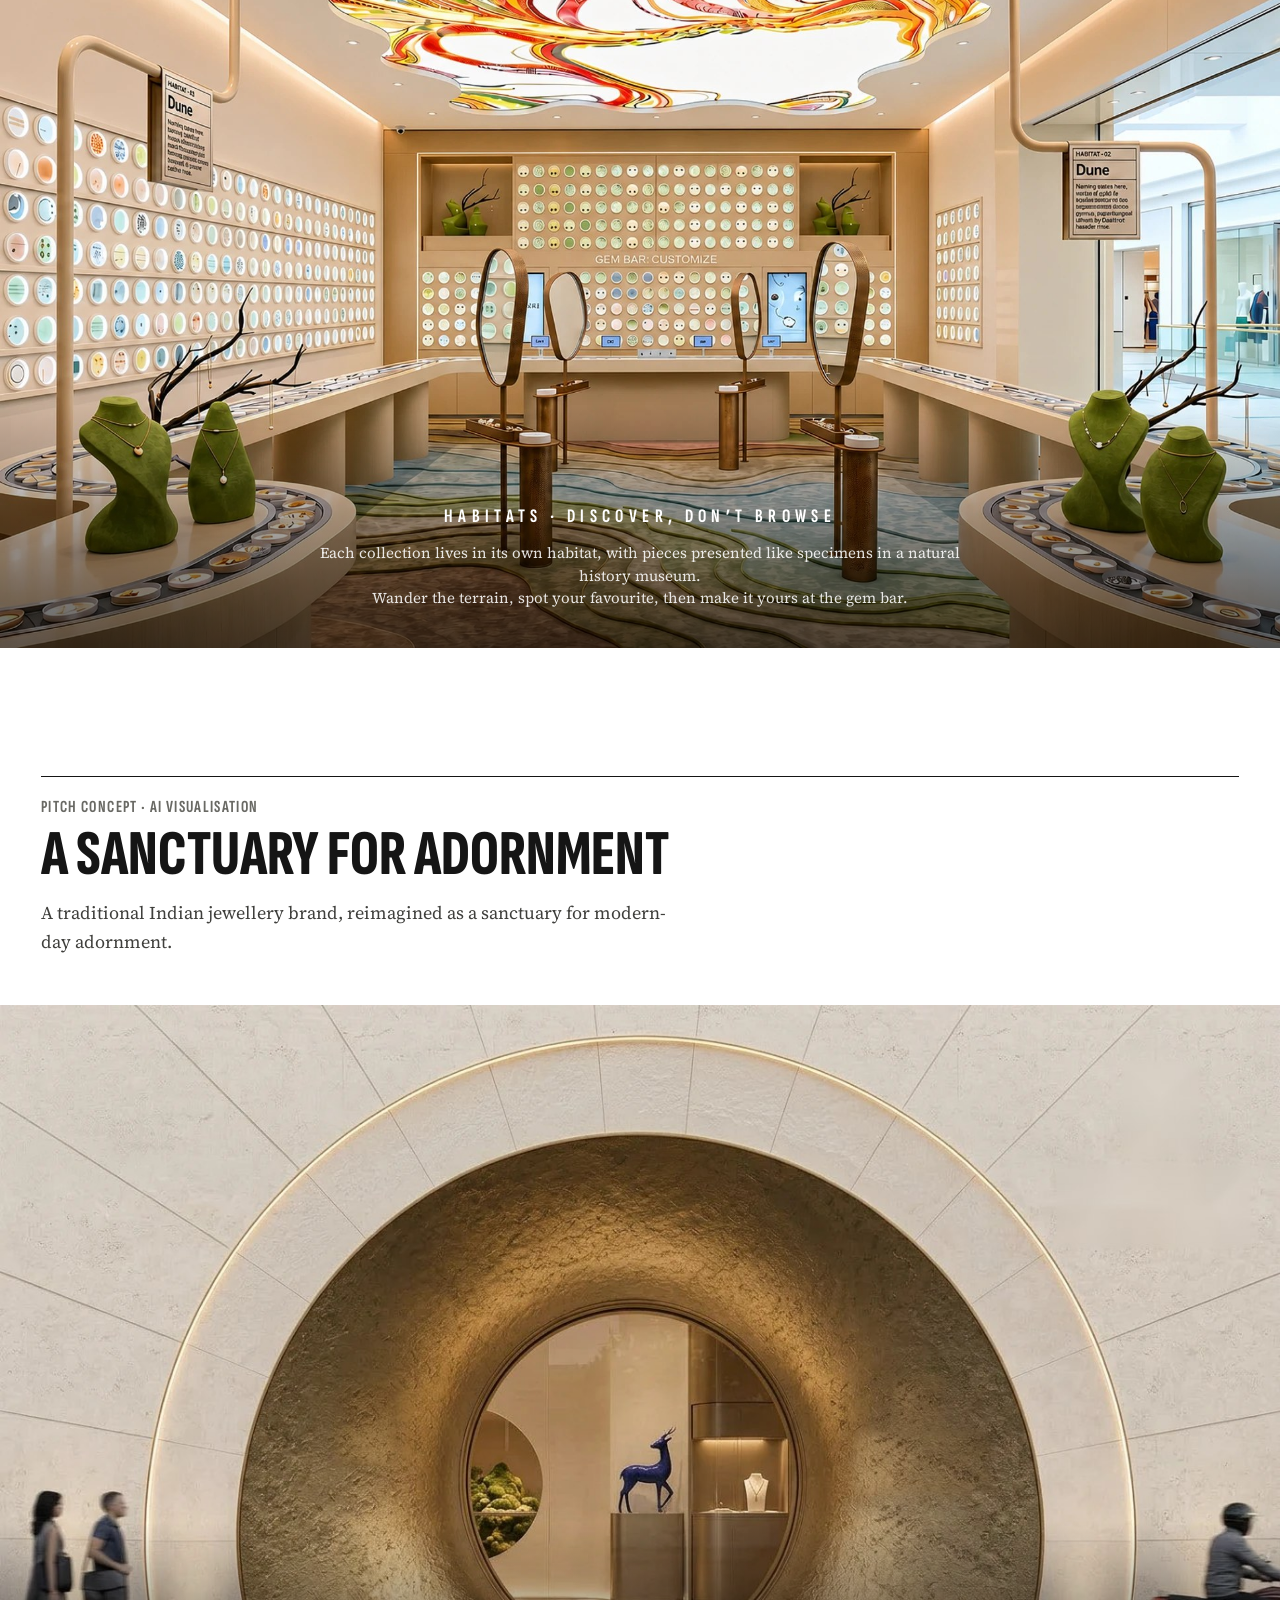
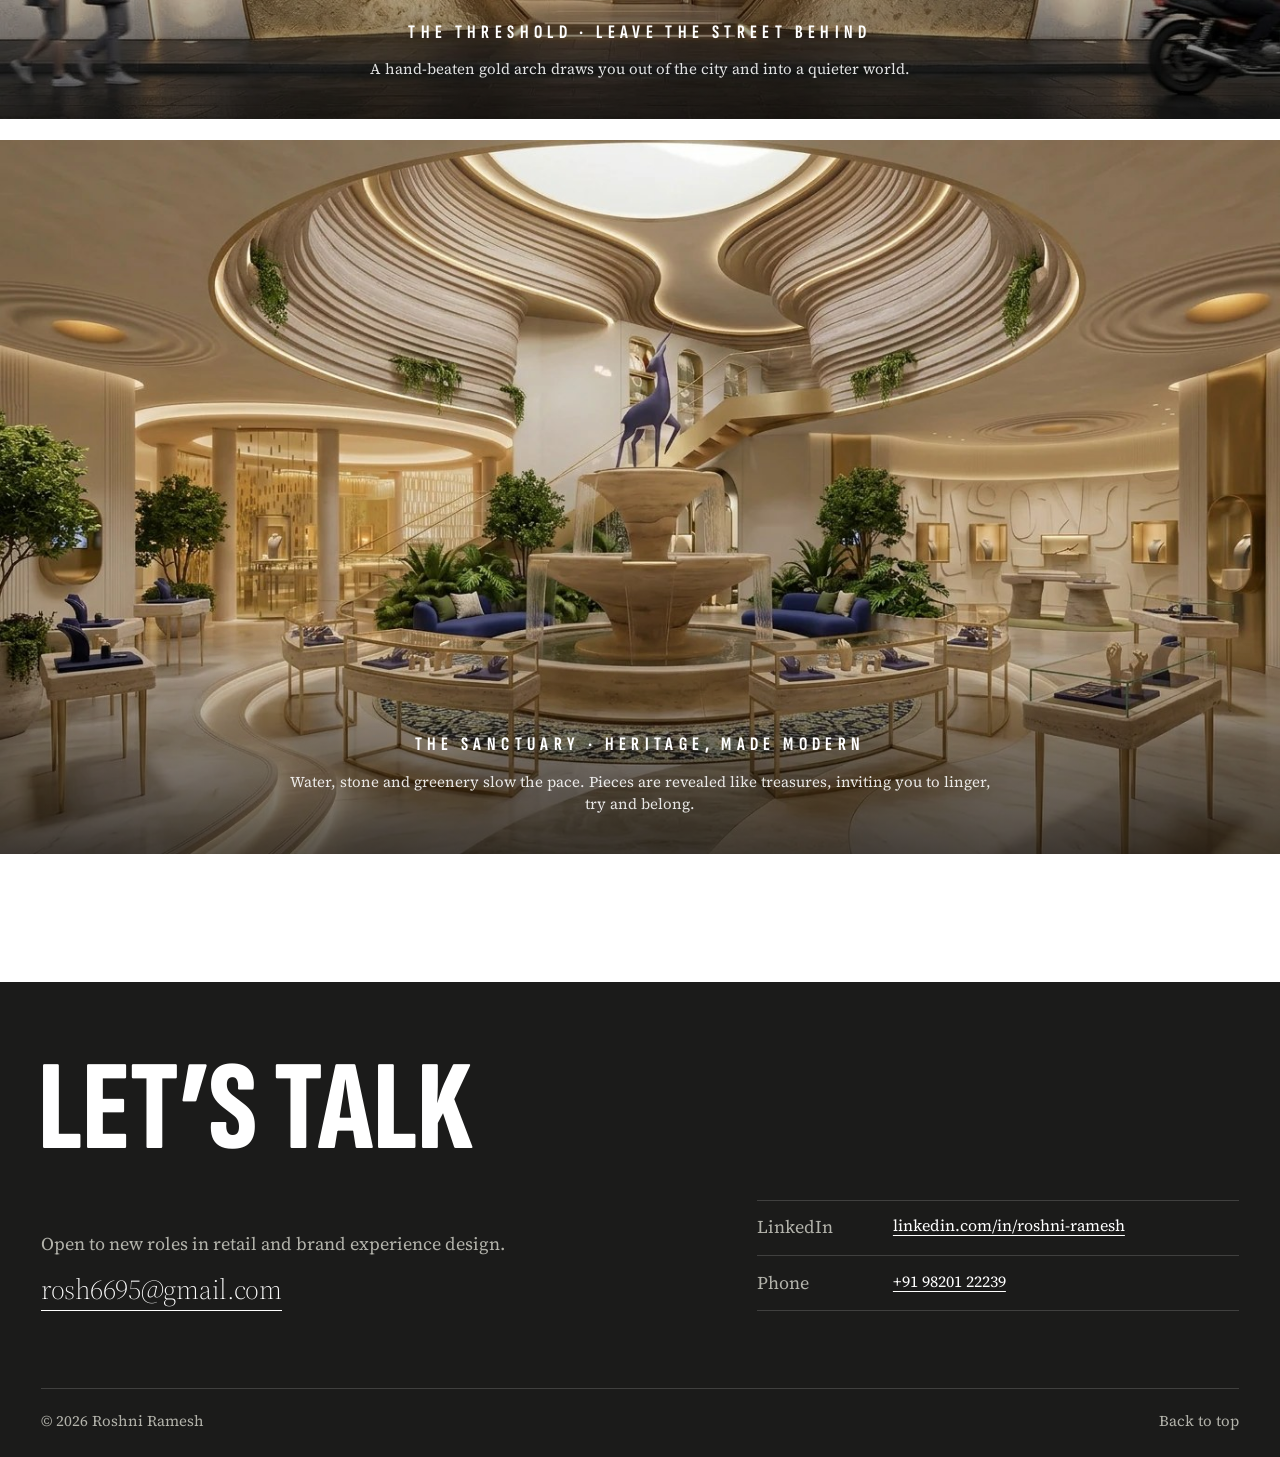
==== commit c4779b67: "Menu: Work, Lab, About, Contact Co-Authored-By: Claude Opus 5.5 <noreply@anthropic.com> Claude-Sessi" ====
--- a/ai-experiments.html
+++ b/ai-experiments.html
@@ -10,7 +10,7 @@
   <link rel="preconnect" href="https://fonts.googleapis.com">
   <link rel="preconnect" href="https://fonts.gstatic.com" crossorigin>
   <link rel="stylesheet" href="https://fonts.googleapis.com/css2?family=Sofia+Sans+Extra+Condensed:wght@500..900&family=Source+Serif+4:ital,opsz,wght@0,8..60,300..700;1,8..60,300..700&display=swap">
-  <link rel="stylesheet" href="css/styles.css?v=20261115z">
+  <link rel="stylesheet" href="css/styles.css?v=20261116f">
   <script>document.documentElement.classList.add('js');if('scrollRestoration' in history)history.scrollRestoration='manual';</script>
   <script src="js/main.js?v=20261114" defer></script>
 </head>
@@ -22,9 +22,9 @@
     <nav class="site-nav" aria-label="Main">
       <ul>
         <li><a href="index.html#work">Work</a></li>
+        <li><a href="ai-experiments.html" aria-current="page">Lab</a></li>
         <li><a href="index.html#about">About</a></li>
         <li><a href="#contact">Contact</a></li>
-        <li><a href="ai-experiments.html" aria-current="page">Lab</a></li>
       </ul>
     </nav>
     <button class="menu-toggle" type="button" aria-expanded="false" aria-controls="menu">
@@ -37,9 +37,9 @@
     <nav aria-label="Menu">
       <ul class="menu__list">
         <li><a href="index.html#work">Work</a></li>
+        <li><a href="ai-experiments.html" aria-current="page">Lab</a></li>
         <li><a href="index.html#about">About</a></li>
         <li><a href="#contact">Contact</a></li>
-        <li><a href="ai-experiments.html" aria-current="page">Lab</a></li>
       </ul>
     </nav>
     <p class="menu__foot">Roshni Ramesh — Retail experience designer</p>
--- a/css/styles.css
+++ b/css/styles.css
@@ -1104,7 +1104,7 @@
   padding-bottom: 2.75rem;
 }
 
-.spectrum__end { font-size: clamp(2.5rem, 6vw, 5.5rem); }
+.spectrum__end { font-size: clamp(1.75rem, 3vw, 2.75rem); }
 
 .spectrum__scale {
   position: relative;
@@ -1715,3 +1715,34 @@
 .zp-t2 { font-family: var(--serif) !important; font-size: 10.5px; }
 .zp-entry { font-size: 11px; font-weight: 700; letter-spacing: .12em; }
 .zp-side { font-size: 14px; }
+.zoning-plan .zp-t1 { font-size: 64px; stroke-width: 10px; }
+.zoning-plan .zp-t2b { font-family: var(--display); font-size: 44px; font-weight: 800; letter-spacing: .06em; stroke-width: 9px; }
+.zoning-plan .zp-t3 { font-family: var(--serif); font-size: 32px; stroke-width: 8px; }
+
+/* Edge-to-edge tiled image wall */
+.tiles-edge {
+  display: grid;
+  grid-template-columns: repeat(2, 1fr);
+  grid-auto-rows: 52vw;
+  grid-auto-flow: dense;
+  gap: 4px;
+}
+.tiles-edge figure { overflow: hidden; }
+.tiles-edge img { width: 100%; height: 100%; object-fit: cover; }
+.tiles-edge .t-big { grid-column: span 2; grid-row: span 2; }
+.tiles-edge .t-wide { grid-column: span 2; }
+@media (min-width: 760px) {
+  .tiles-edge { grid-template-columns: repeat(4, 1fr); grid-auto-rows: 24vw; }
+}
+.tiles-edge .t-tall { grid-row: span 2; }
+.chapter--flush { padding-bottom: var(--gap); }
+
+/* Justified, uncropped edge-to-edge image grid */
+.jgrid { display: grid; gap: 4px; }
+.jgrid__row { display: flex; gap: 4px; }
+.jgrid__row figure { flex-basis: 0; min-width: 0; }
+.jgrid__row img { display: block; width: 100%; height: auto; }
+@media (max-width: 599.98px) {
+  .jgrid__row { flex-direction: column; }
+}
+.chapter:has(+ .jgrid) { padding-bottom: clamp(2.5rem, 5vw, 4rem); }
